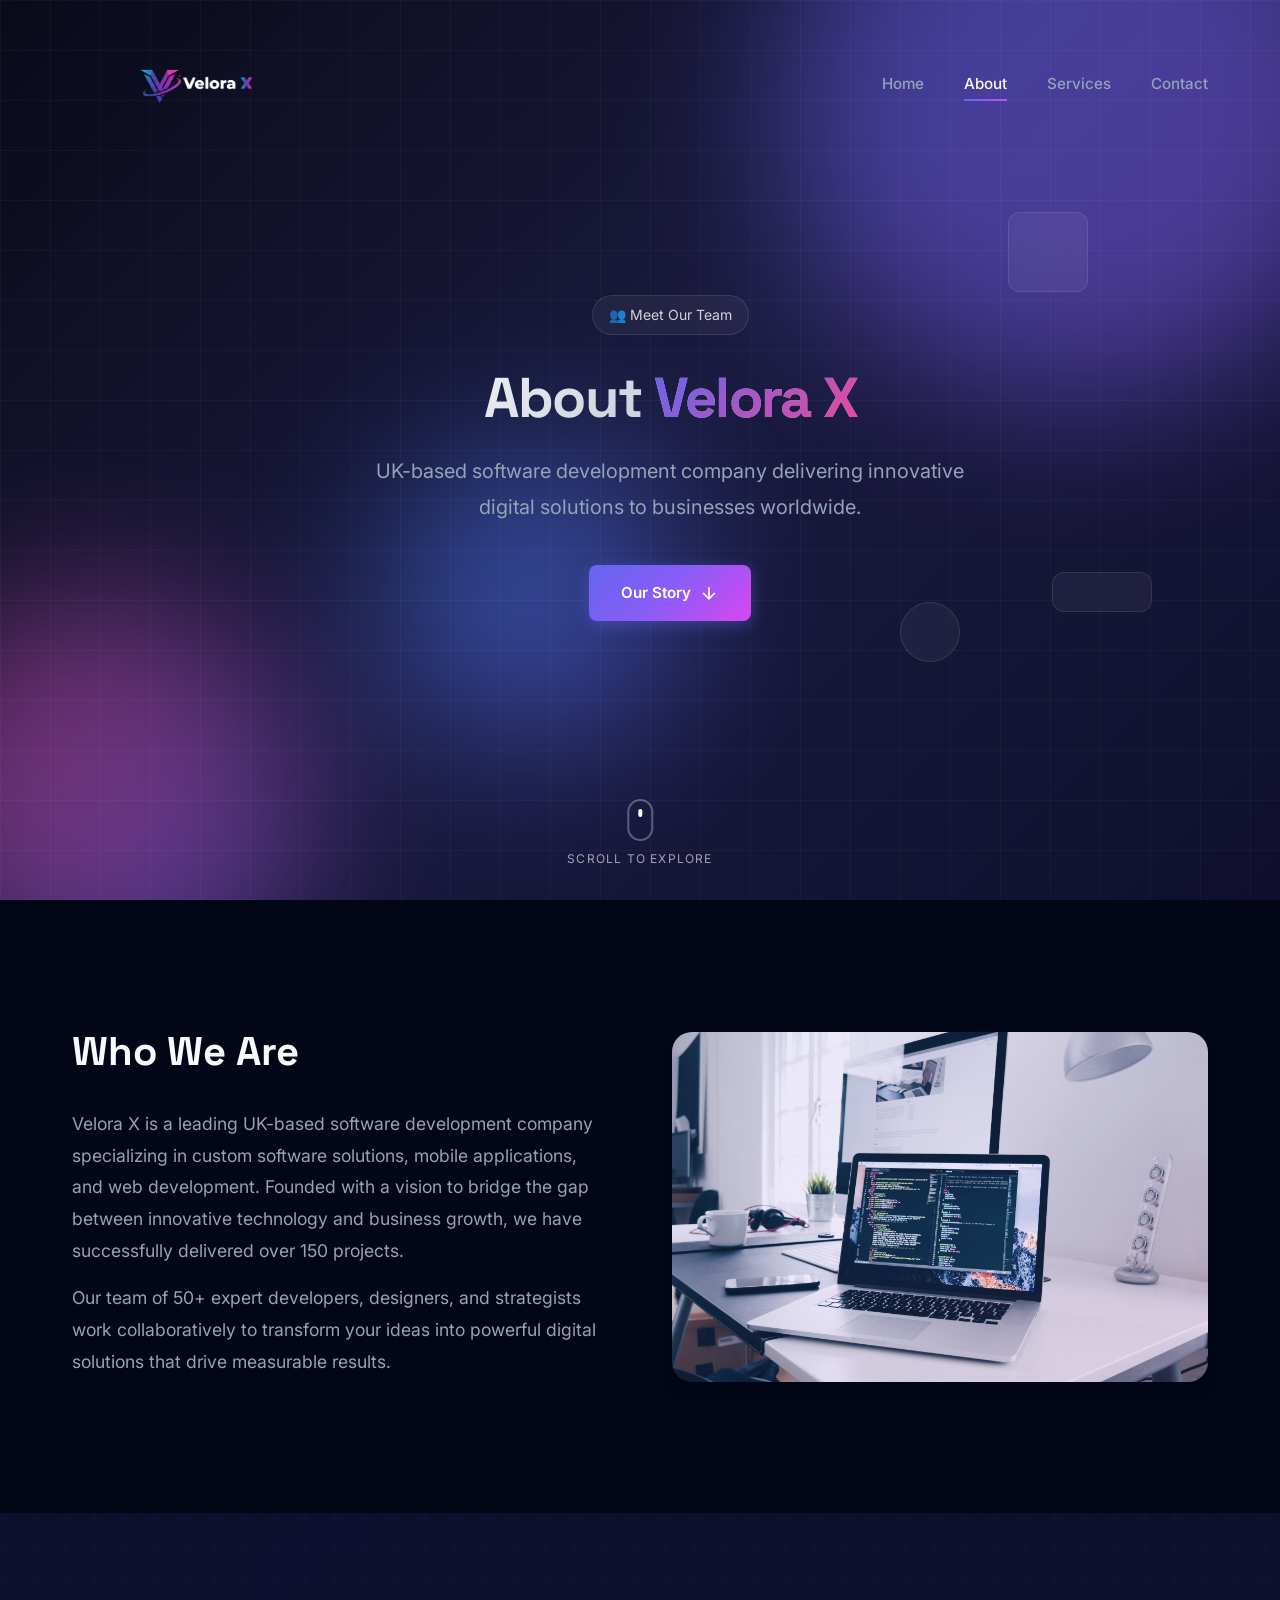
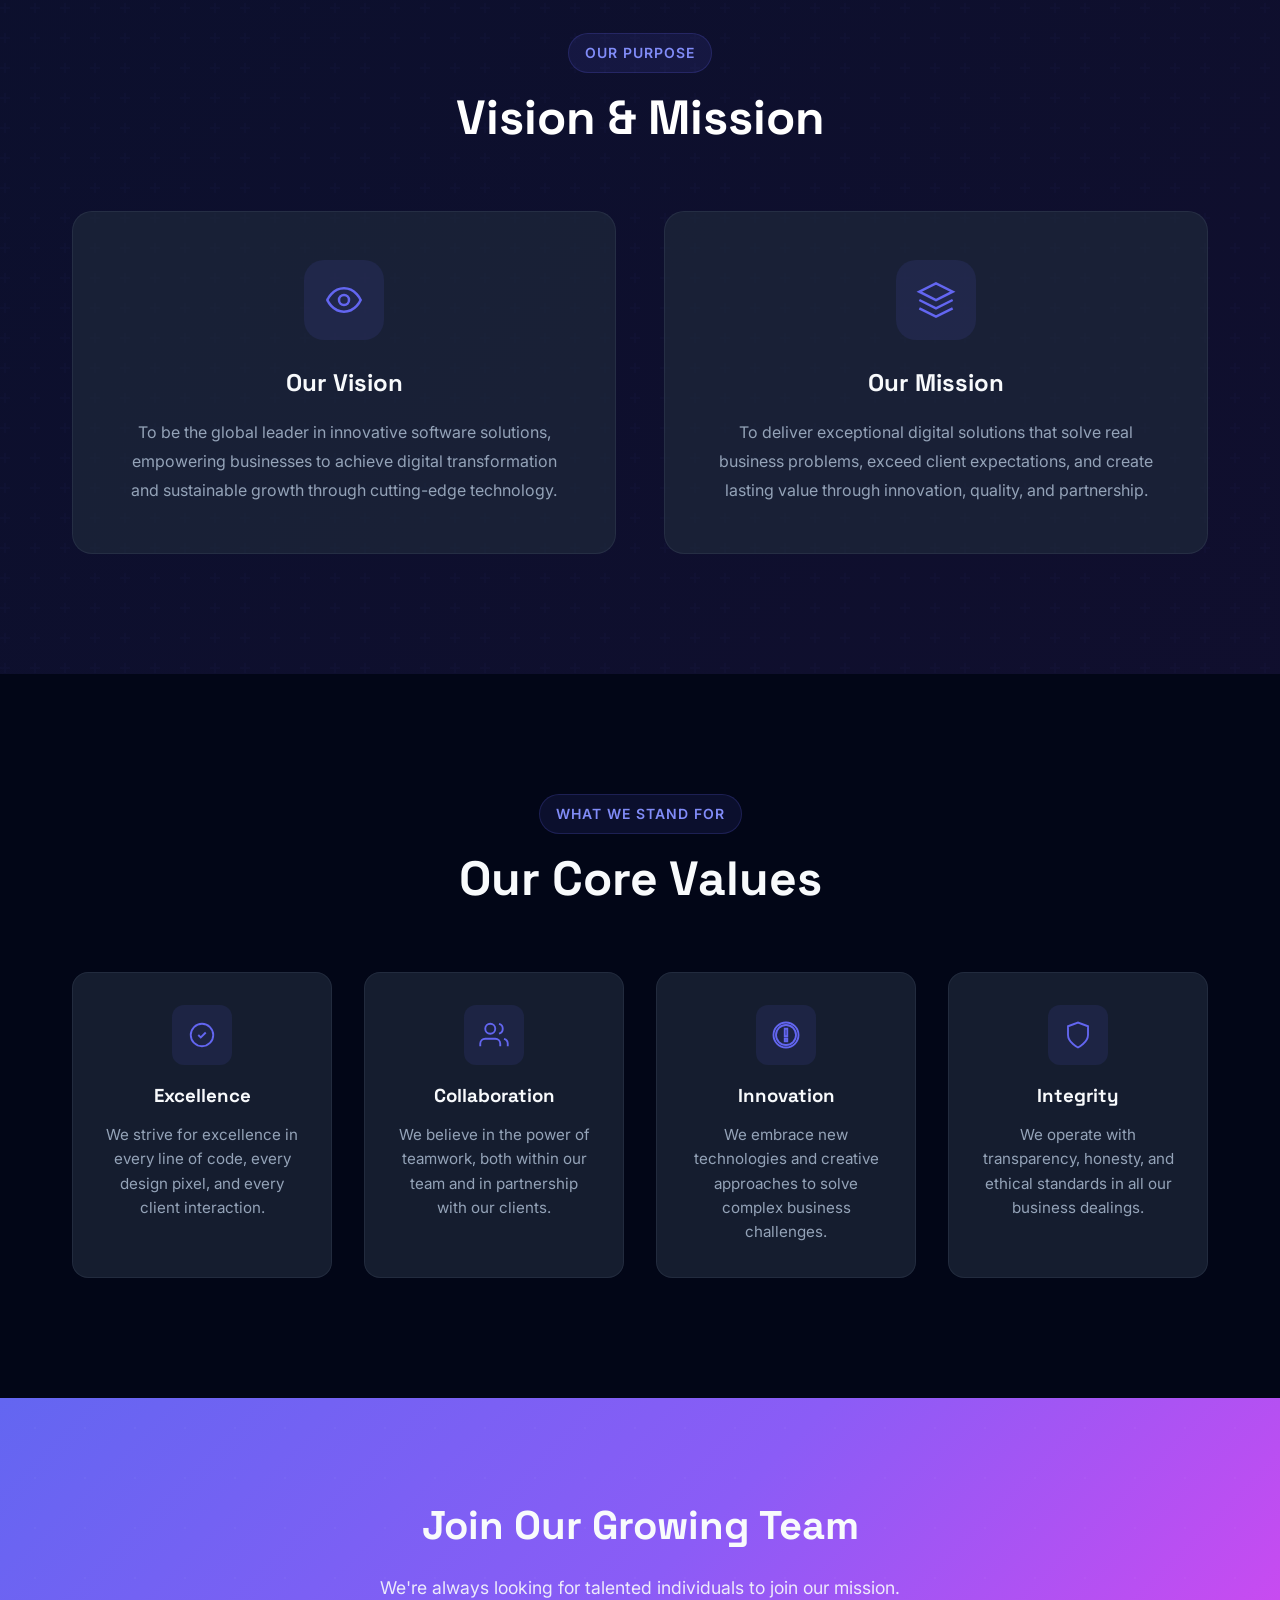
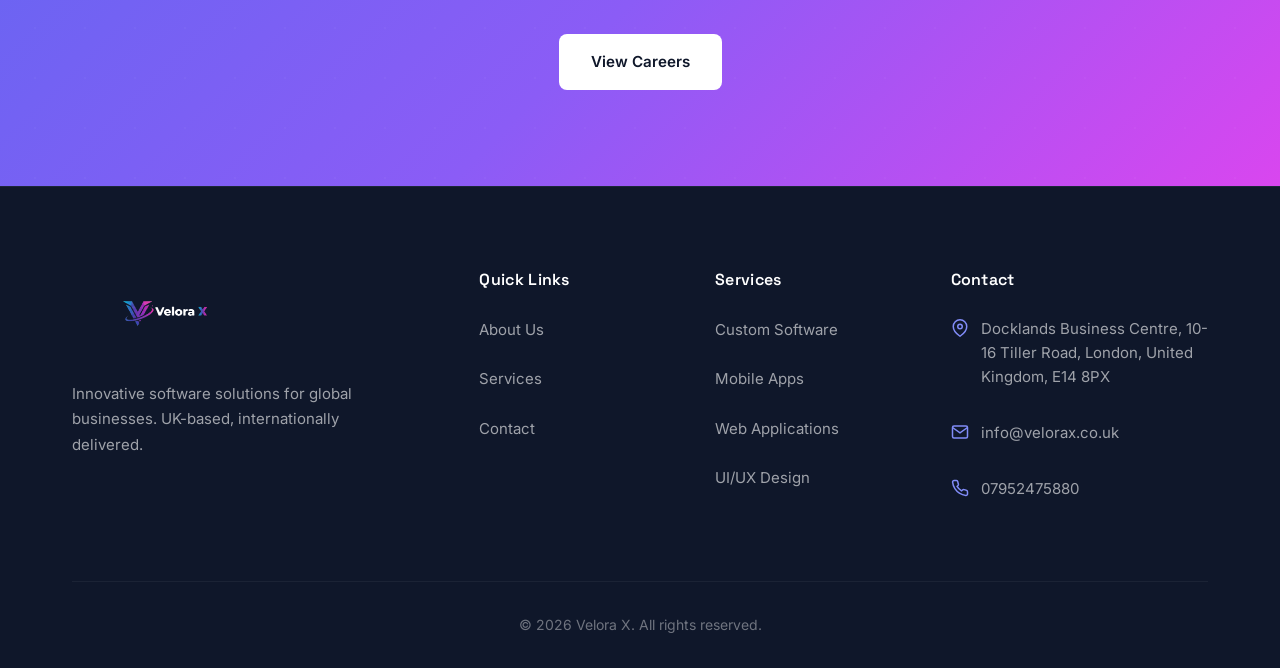
==== about.html @ 52ce202a "First Commit" ====
<!-- about.html -->
<!DOCTYPE html>
<html lang="en">

<head>
    <meta charset="UTF-8">
    <meta name="viewport" content="width=device-width, initial-scale=1.0">
    <meta name="description"
        content="About Velora X - UK-based software development company delivering innovative digital solutions globally.">
    <title>About Us | Velora X</title>
    <link rel="icon" type="image/png" sizes="30x30" href="images/favi.png">
    <link rel="preconnect" href="https://fonts.googleapis.com">
    <link rel="preconnect" href="https://fonts.gstatic.com" crossorigin>
    <link
        href="https://fonts.googleapis.com/css2?family=Inter:wght@300;400;500;600;700&family=Space+Grotesk:wght@400;500;600;700&display=swap"
        rel="stylesheet">
    <link rel="stylesheet" href="style.css">
</head>

<body>
    <!-- Loading Screen -->
    <div id="loader" class="loader">
        <div class="loader-content">
            <div class="loader-logo">
                <img src="images/V.png" alt="Velora X">
            </div>
            <div class="loader-bar"></div>
        </div>
    </div>

    <!-- Navigation -->
    <nav class="navbar" id="navbar">
        <div class="nav-container">
            <a href="index.html" class="logo">
                <img src="images/V.png" alt="Velora X" class="logo-img">
            </a>
            <button class="nav-toggle" id="navToggle" aria-label="Toggle navigation">
                <span></span>
                <span></span>
                <span></span>
            </button>
            <ul class="nav-menu" id="navMenu">
                <li><a href="index.html" class="nav-link">Home</a></li>
                <li><a href="about.html" class="nav-link active">About</a></li>
                <li><a href="services.html" class="nav-link">Services</a></li>
                <li><a href="contact.html" class="nav-link">Contact</a></li>
            </ul>
        </div>
    </nav>

    <!-- Enhanced Page Hero Section -->
    <section class="hero page-hero-enhanced">
        <!-- Animated gradient background -->
        <div class="hero-bg">
            <div class="gradient-orb orb-1"></div>
            <div class="gradient-orb orb-2"></div>
            <div class="gradient-orb orb-3"></div>
        </div>

        <!-- Grid pattern overlay -->
        <div class="hero-grid"></div>

        <!-- Floating elements -->
        <div class="floating-shapes">
            <div class="shape shape-1"></div>
            <div class="shape shape-2"></div>
            <div class="shape shape-3"></div>
        </div>

        <div class="hero-content">
            <div class="hero-badge animate-fade-up">
                <span>👥 Meet Our Team</span>
            </div>

            <h1 class="hero-title animate-fade-up">
                About <span class="gradient-text">Velora X</span>
            </h1>

            <p class="hero-subtitle animate-fade-up delay-1">
                UK-based software development company delivering innovative digital solutions
                to businesses worldwide.
            </p>

            <div class="hero-buttons animate-fade-up delay-2">
                <a href="#story" class="btn btn-primary btn-glow">
                    <span>Our Story</span>
                    <svg width="20" height="20" viewBox="0 0 24 24" fill="none" stroke="currentColor" stroke-width="2">
                        <path d="M12 5v14M5 12l7 7 7-7" />
                    </svg>
                </a>
                <!-- <a href="contact.html" class="btn btn-video">
                    <span class="play-icon">✉</span>
                    <span>Get in Touch</span>
                </a> -->
            </div>
        </div>

        <div class="hero-scroll">
            <div class="mouse">
                <div class="wheel"></div>
            </div>
            <span>Scroll to explore</span>
        </div>
    </section>

    <!-- About Content -->
    <section class="section" id="story">
        <div class="container">
            <div class="about-grid">
                <div class="about-content animate-on-scroll">
                    <h2>Who We Are</h2>
                    <p>Velora X is a leading UK-based software development company specializing in custom software
                        solutions, mobile applications, and web development. Founded with a vision to bridge the gap
                        between innovative technology and business growth, we have successfully delivered over 150
                        projects.</p>
                    <p>Our team of 50+ expert developers, designers, and strategists work collaboratively to transform
                        your ideas into powerful digital solutions that drive measurable results.</p>
                </div>
                <div class="about-image animate-on-scroll">
                    <div class="image-card">
                        <div class="image-placeholder"><img src="images/about.jpg" alt=""></div>
                    </div>
                </div>
            </div>
        </div>
    </section>

    <!-- Vision & Mission -->
    <section class="section why-choose">
        <div class="container">
            <div class="section-header light animate-on-scroll">
                <span class="section-tag">Our Purpose</span>
                <h2 class="section-title">Vision & Mission</h2>
            </div>
            <div class="vm-grid">
                <div class="vm-card animate-on-scroll">
                    <div class="vm-icon">
                        <svg viewBox="0 0 24 24" fill="none" stroke="currentColor" stroke-width="1.5">
                            <path d="M2 12s3-7 10-7 10 7 10 7-3 7-10 7-10-7-10-7Z" />
                            <circle cx="12" cy="12" r="3" />
                        </svg>
                    </div>
                    <h3>Our Vision</h3>
                    <p>To be the global leader in innovative software solutions, empowering businesses to achieve
                        digital transformation and sustainable growth through cutting-edge technology.</p>
                </div>
                <div class="vm-card animate-on-scroll">
                    <div class="vm-icon">
                        <svg viewBox="0 0 24 24" fill="none" stroke="currentColor" stroke-width="1.5">
                            <path d="M12 2L2 7l10 5 10-5-10-5zM2 17l10 5 10-5M2 12l10 5 10-5" />
                        </svg>
                    </div>
                    <h3>Our Mission</h3>
                    <p>To deliver exceptional digital solutions that solve real business problems, exceed client
                        expectations, and create lasting value through innovation, quality, and partnership.</p>
                </div>
            </div>
        </div>
    </section>

    <!-- Values -->
    <section class="section">
        <div class="container">
            <div class="section-header animate-on-scroll">
                <span class="section-tag">What We Stand For</span>
                <h2 class="section-title">Our Core Values</h2>
            </div>
            <div class="values-grid">
                <div class="value-card animate-on-scroll">
                    <div class="value-icon">
                        <svg viewBox="0 0 24 24" fill="none" stroke="currentColor" stroke-width="1.5">
                            <path d="M9 12l2 2 4-4m6 2a9 9 0 11-18 0 9 9 0 0118 0z" />
                        </svg>
                    </div>
                    <h3>Excellence</h3>
                    <p>We strive for excellence in every line of code, every design pixel, and every client interaction.
                    </p>
                </div>
                <div class="value-card animate-on-scroll">
                    <div class="value-icon">
                        <svg viewBox="0 0 24 24" fill="none" stroke="currentColor" stroke-width="1.5">
                            <path d="M17 21v-2a4 4 0 00-4-4H5a4 4 0 00-4 4v2" />
                            <circle cx="9" cy="7" r="4" />
                            <path d="M23 21v-2a4 4 0 00-3-3.87M16 3.13a4 4 0 010 7.75" />
                        </svg>
                    </div>
                    <h3>Collaboration</h3>
                    <p>We believe in the power of teamwork, both within our team and in partnership with our clients.
                    </p>
                </div>
                <div class="value-card animate-on-scroll">
                    <div class="value-icon">
                        <svg viewBox="0 0 24 24" fill="none" stroke="currentColor" stroke-width="1.5">
                            <path
                                d="M12 2a10 10 0 100 20 10 10 0 000-20zm0 18a8 8 0 110-16 8 8 0 010 16zm-1-13h2v6h-2zm0 8h2v2h-2z" />
                        </svg>
                    </div>
                    <h3>Innovation</h3>
                    <p>We embrace new technologies and creative approaches to solve complex business challenges.</p>
                </div>
                <div class="value-card animate-on-scroll">
                    <div class="value-icon">
                        <svg viewBox="0 0 24 24" fill="none" stroke="currentColor" stroke-width="1.5">
                            <path d="M12 22s8-4 8-10V5l-8-3-8 3v7c0 6 8 10 8 10z" />
                        </svg>
                    </div>
                    <h3>Integrity</h3>
                    <p>We operate with transparency, honesty, and ethical standards in all our business dealings.</p>
                </div>
            </div>
        </div>
    </section>

    

    <!-- CTA Banner -->
    <section class="cta-banner">
        <div class="container">
            <div class="cta-content animate-on-scroll">
                <h2>Join Our Growing Team</h2>
                <p>We're always looking for talented individuals to join our mission.</p>
                <a href="contact.html" class="btn btn-white">View Careers</a>
            </div>
        </div>
    </section>

    <!-- Footer -->
    <footer class="footer">
        <div class="container">
            <div class="footer-grid">
                <div class="footer-brand">
                    <a href="index.html" class="logo">
                        <div class="loader-logo">
                            <img src="images/V.png" alt="Velora X">
                        </div>
                        <!-- <span class="logo-text">Velora X</span> -->
                    </a>
                    <p>Innovative software solutions for global businesses. UK-based, internationally delivered.</p>
                </div>
                <div class="footer-links">
                    <h4>Quick Links</h4>
                    <ul>
                        <li><a href="about.html">About Us</a></li>
                        <li><a href="services.html">Services</a></li>
                        <li><a href="contact.html">Contact</a></li>
                    </ul>
                </div>
                <div class="footer-links">
                    <h4>Services</h4>
                    <ul>
                        <li><a href="services.html">Custom Software</a></li>
                        <li><a href="services.html">Mobile Apps</a></li>
                        <li><a href="services.html">Web Applications</a></li>
                        <li><a href="services.html">UI/UX Design</a></li>
                    </ul>
                </div>
                <div class="footer-contact">
                    <h4>Contact</h4>
                    <ul>
                        <li>
                            <svg viewBox="0 0 24 24" fill="none" stroke="currentColor" stroke-width="2">
                                <path d="M21 10c0 7-9 13-9 13s-9-6-9-13a9 9 0 0 1 18 0z" />
                                <circle cx="12" cy="10" r="3" />
                            </svg>
                            <span>Docklands Business Centre, 10-16 Tiller Road, London, United Kingdom, E14 8PX</span>
                        </li>
                        <li>
                            <svg viewBox="0 0 24 24" fill="none" stroke="currentColor" stroke-width="2">
                                <path d="M4 4h16c1.1 0 2 .9 2 2v12c0 1.1-.9 2-2 2H4c-1.1 0-2-.9-2-2V6c0-1.1.9-2 2-2z" />
                                <polyline points="22,6 12,13 2,6" />
                            </svg>
                            <span>info@velorax.co.uk</span>
                        </li>
                        <li>
                            <svg viewBox="0 0 24 24" fill="none" stroke="currentColor" stroke-width="2">
                                <path
                                    d="M22 16.92v3a2 2 0 0 1-2.18 2 19.79 19.79 0 0 1-8.63-3.07 19.5 19.5 0 0 1-6-6 19.79 19.79 0 0 1-3.07-8.67A2 2 0 0 1 4.11 2h3a2 2 0 0 1 2 1.72 12.84 12.84 0 0 0 .7 2.81 2 2 0 0 1-.45 2.11L8.09 9.91a16 16 0 0 0 6 6l1.27-1.27a2 2 0 0 1 2.11-.45 12.84 12.84 0 0 0 2.81.7A2 2 0 0 1 22 16.92z" />
                            </svg>
                            <span>07952475880</span>
                        </li>
                    </ul>
                </div>
            </div>
            <div class="footer-bottom">
                <p>&copy; 2026 Velora X. All rights reserved.</p>
            </div>
        </div>
    </footer>

    <!-- Back to Top Button -->
    <button class="back-to-top" id="backToTop" aria-label="Back to top">
        <svg viewBox="0 0 24 24" fill="none" stroke="currentColor" stroke-width="2">
            <path d="M18 15l-6-6-6 6" />
        </svg>
    </button>

    <script src="script.js"></script>
</body>

</html>
---- style.css ----
/* ============================================
   ENHANCED HERO SECTION - ADD TO EXISTING CSS
   ============================================ */

/* Base hero modifications */
.hero {
    min-height: 100vh;
    display: flex;
    align-items: center;
    position: relative;
    overflow: hidden;
    padding: 8rem 2rem 4rem;
    background: linear-gradient(135deg, #0a0a1a 0%, #1a1a3e 50%, #0f0f2d 100%);
}

/* Animated gradient orbs */
.hero-bg {
    position: absolute;
    top: 0;
    left: 0;
    width: 100%;
    height: 100%;
    overflow: hidden;
    z-index: 0;
}

.gradient-orb {
    position: absolute;
    border-radius: 50%;
    filter: blur(80px);
    opacity: 0.5;
    animation: float 20s infinite ease-in-out;
}

.orb-1 {
    width: 600px;
    height: 600px;
    background: linear-gradient(135deg, #6366f1, #8b5cf6);
    top: -200px;
    right: -100px;
    animation-delay: 0s;
}

.orb-2 {
    width: 400px;
    height: 400px;
    background: linear-gradient(135deg, #ec4899, #8b5cf6);
    bottom: -100px;
    left: -100px;
    animation-delay: -5s;
}

.orb-3 {
    width: 300px;
    height: 300px;
    background: linear-gradient(135deg, #3b82f6, #6366f1);
    top: 50%;
    left: 30%;
    animation-delay: -10s;
}

@keyframes float {

    0%,
    100% {
        transform: translate(0, 0) scale(1);
    }

    33% {
        transform: translate(30px, -30px) scale(1.1);
    }

    66% {
        transform: translate(-20px, 20px) scale(0.9);
    }
}

/* Grid pattern */
.hero-grid {
    position: absolute;
    top: 0;
    left: 0;
    width: 100%;
    height: 100%;
    background-image:
        linear-gradient(rgba(255, 255, 255, 0.03) 1px, transparent 1px),
        linear-gradient(90deg, rgba(255, 255, 255, 0.03) 1px, transparent 1px);
    background-size: 50px 50px;
    z-index: 1;
}

/* Floating shapes */
.floating-shapes {
    position: absolute;
    width: 100%;
    height: 100%;
    z-index: 2;
    pointer-events: none;
}

.shape {
    position: absolute;
    border-radius: 12px;
    background: rgba(255, 255, 255, 0.05);
    backdrop-filter: blur(10px);
    border: 1px solid rgba(255, 255, 255, 0.1);
}

.shape-1 {
    width: 80px;
    height: 80px;
    top: 20%;
    right: 15%;
    animation: rotate 15s infinite linear;
}

.shape-2 {
    width: 60px;
    height: 60px;
    bottom: 30%;
    right: 25%;
    border-radius: 50%;
    animation: pulse 4s infinite ease-in-out;
}

.shape-3 {
    width: 100px;
    height: 40px;
    top: 60%;
    right: 10%;
    animation: slide 10s infinite ease-in-out;
}

@keyframes rotate {
    from {
        transform: rotate(0deg);
    }

    to {
        transform: rotate(360deg);
    }
}

@keyframes pulse {

    0%,
    100% {
        transform: scale(1);
        opacity: 0.5;
    }

    50% {
        transform: scale(1.2);
        opacity: 1;
    }
}

@keyframes slide {

    0%,
    100% {
        transform: translateX(0);
    }

    50% {
        transform: translateX(30px);
    }
}

/* Hero content */
.hero-content {
    position: relative;
    z-index: 10;
    max-width: 800px;
    margin: 0 auto;
    text-align: center;
}

/* Badge */
.hero-badge {
    display: inline-flex;
    align-items: center;
    gap: 0.5rem;
    padding: 0.5rem 1rem;
    background: rgba(255, 255, 255, 0.05);
    border: 1px solid rgba(255, 255, 255, 0.1);
    border-radius: 50px;
    font-size: 0.875rem;
    color: rgba(255, 255, 255, 0.8);
    margin-bottom: 2rem;
    backdrop-filter: blur(10px);
}

/* Title with gradient */
.hero-title {
    font-family: var(--font-display);
    font-size: clamp(2.5rem, 6vw, 4.5rem);
    font-weight: 700;
    line-height: 1.1;
    margin-bottom: 1.5rem;
    color: white;
    letter-spacing: -0.03em;
}

.gradient-text {
    background: linear-gradient(135deg, #6366f1, #ec4899, #8b5cf6);
    -webkit-background-clip: text;
    -webkit-text-fill-color: transparent;
    background-clip: text;
    background-size: 200% 200%;
    animation: gradient-shift 5s ease infinite;
}

@keyframes gradient-shift {
    0% {
        background-position: 0% 50%;
    }

    50% {
        background-position: 100% 50%;
    }

    100% {
        background-position: 0% 50%;
    }
}

/* Subtitle */
.hero-subtitle {
    font-size: 1.25rem;
    color: rgba(255, 255, 255, 0.7);
    max-width: 600px;
    margin: 0 auto 2.5rem;
    line-height: 1.8;
}

/* Buttons */
.hero-buttons {
    display: flex;
    gap: 1rem;
    justify-content: center;
    flex-wrap: wrap;
    margin-bottom: 3rem;
}

.btn-glow {
    position: relative;
    box-shadow: 0 0 40px rgba(99, 102, 241, 0.4);
    animation: glow 2s infinite alternate;
}

@keyframes glow {
    from {
        box-shadow: 0 0 20px rgba(99, 102, 241, 0.4);
    }

    to {
        box-shadow: 0 0 40px rgba(99, 102, 241, 0.6), 0 0 60px rgba(236, 72, 153, 0.3);
    }
}

.btn-video {
    display: inline-flex;
    align-items: center;
    gap: 0.75rem;
    padding: 1rem 2rem;
    background: rgba(255, 255, 255, 0.05);
    border: 1px solid rgba(255, 255, 255, 0.2);
    border-radius: 12px;
    color: white;
    font-weight: 600;
    transition: all 0.4s ease;
}

.btn-video:hover {
    background: rgba(255, 255, 255, 0.1);
    border-color: rgba(255, 255, 255, 0.4);
}

.play-icon {
    width: 40px;
    height: 40px;
    background: white;
    color: #0a0a1a;
    border-radius: 50%;
    display: flex;
    align-items: center;
    justify-content: center;
    font-size: 0.875rem;
    padding-left: 3px;
}

/* Hero stats */
.hero-stats {
    display: flex;
    align-items: center;
    justify-content: center;
    gap: 2rem;
    flex-wrap: wrap;
}

.stat {
    text-align: center;
}

.stat-number {
    display: block;
    font-family: var(--font-display);
    font-size: 2rem;
    font-weight: 700;
    color: white;
    margin-bottom: 0.25rem;
}

.stat-label {
    font-size: 0.875rem;
    color: rgba(255, 255, 255, 0.6);
}

.stat-divider {
    width: 1px;
    height: 40px;
    background: rgba(255, 255, 255, 0.2);
}

/* Dashboard mockup */
.hero-visual {
    position: absolute;
    right: 5%;
    top: 50%;
    transform: translateY(-50%);
    width: 500px;
    height: 350px;
    z-index: 5;
    display: none;
}

.dashboard-mockup {
    width: 100%;
    height: 100%;
    background: rgba(255, 255, 255, 0.05);
    backdrop-filter: blur(20px);
    border-radius: 20px;
    border: 1px solid rgba(255, 255, 255, 0.1);
    overflow: hidden;
    box-shadow: 0 50px 100px rgba(0, 0, 0, 0.3);
    animation: float-mockup 6s infinite ease-in-out;
}

@keyframes float-mockup {

    0%,
    100% {
        transform: translateY(0) rotateY(-5deg);
    }

    50% {
        transform: translateY(-20px) rotateY(-5deg);
    }
}

.mockup-header {
    height: 40px;
    background: rgba(255, 255, 255, 0.05);
    display: flex;
    align-items: center;
    padding: 0 1rem;
    border-bottom: 1px solid rgba(255, 255, 255, 0.1);
}

.mockup-dots {
    display: flex;
    gap: 0.5rem;
}

.mockup-dots span {
    width: 12px;
    height: 12px;
    border-radius: 50%;
    background: rgba(255, 255, 255, 0.3);
}

.mockup-dots span:nth-child(1) {
    background: #ef4444;
}

.mockup-dots span:nth-child(2) {
    background: #f59e0b;
}

.mockup-dots span:nth-child(3) {
    background: #10b981;
}

.mockup-content {
    display: flex;
    height: calc(100% - 40px);
    padding: 1rem;
    gap: 1rem;
}

.mockup-sidebar {
    width: 80px;
    background: rgba(255, 255, 255, 0.05);
    border-radius: 8px;
}

.mockup-main {
    flex: 1;
    display: flex;
    flex-direction: column;
    gap: 1rem;
}

.mockup-chart {
    flex: 2;
    background: linear-gradient(135deg, rgba(99, 102, 241, 0.3), rgba(236, 72, 153, 0.3));
    border-radius: 8px;
    position: relative;
    overflow: hidden;
}

.mockup-chart::after {
    content: '';
    position: absolute;
    bottom: 0;
    left: 0;
    width: 100%;
    height: 60%;
    background: linear-gradient(to top, rgba(99, 102, 241, 0.5), transparent);
    clip-path: polygon(0 100%, 20% 60%, 40% 80%, 60% 40%, 80% 70%, 100% 50%, 100% 100%);
}

.mockup-stats {
    flex: 1;
    display: flex;
    gap: 1rem;
}

.mockup-stats::before,
.mockup-stats::after {
    content: '';
    flex: 1;
    background: rgba(255, 255, 255, 0.05);
    border-radius: 8px;
}

/* Enhanced scroll indicator */
.hero-scroll {
    position: absolute;
    bottom: 2rem;
    left: 50%;
    transform: translateX(-50%);
    z-index: 10;
    display: flex;
    flex-direction: column;
    align-items: center;
    gap: 0.5rem;
    color: rgba(255, 255, 255, 0.6);
    font-size: 0.75rem;
    text-transform: uppercase;
    letter-spacing: 0.1em;
}

.mouse {
    width: 26px;
    height: 42px;
    border: 2px solid rgba(255, 255, 255, 0.3);
    border-radius: 13px;
    position: relative;
}

.wheel {
    width: 4px;
    height: 8px;
    background: white;
    border-radius: 2px;
    position: absolute;
    top: 8px;
    left: 50%;
    transform: translateX(-50%);
    animation: scroll 2s infinite;
}

@keyframes scroll {
    0% {
        top: 8px;
        opacity: 1;
    }

    100% {
        top: 24px;
        opacity: 0;
    }
}

/* Page hero enhanced (for inner pages) */
.page-hero-enhanced {
    min-height: 70vh;
    padding: 8rem 2rem 4rem;
}

.page-hero-enhanced .hero-title {
    font-size: clamp(2rem, 5vw, 3.5rem);
}

.page-hero-enhanced .hero-content {
    max-width: 700px;
}

/* Responsive */
@media (min-width: 1200px) {
    .hero-visual {
        display: block;
    }

    .hero-content {
        margin: 0;
        text-align: left;
        padding-left: 5%;
    }

    .hero-buttons {
        justify-content: flex-start;
    }

    .hero-stats {
        justify-content: flex-start;
    }
}

@media (max-width: 768px) {
    .hero-title {
        font-size: 2.25rem;
    }

    .hero-stats {
        gap: 1rem;
    }

    .stat-divider {
        display: none;
    }

    .stat {
        flex: 1;
        min-width: 100px;
    }

    .page-hero-enhanced {
        min-height: 60vh;
    }
}

/* Delay classes for animations */
.delay-3 {
    animation-delay: 0.6s;
}

/* Ensure old hero styles don't conflict */
.hero-particles,
.hero-gradient {
    display: none;
}

.scroll-indicator {
    display: none;
}
/* css/style.css */

/* ================================
   CSS Variables & Reset
   ================================ */
:root {
    /* Colors */
    --color-primary: #0f172a;
    --color-secondary: #1e293b;
    --color-accent: #6366f1;
    --color-accent-light: #818cf8;
    --color-accent-dark: #4f46e5;
    --color-text: #f8fafc;
    --color-text-muted: #94a3b8;
    --color-bg: #020617;
    --color-card: rgba(30, 41, 59, 0.7);
    --color-border: rgba(148, 163, 184, 0.1);

    /* Gradients */
    --gradient-primary: linear-gradient(135deg, #6366f1 0%, #8b5cf6 50%, #d946ef 100%);
    --gradient-dark: linear-gradient(135deg, #0f172a 0%, #1e293b 100%);
    --gradient-hero: radial-gradient(ellipse at top, rgba(99, 102, 241, 0.15) 0%, transparent 50%);

    /* Typography */
    --font-primary: 'Inter', -apple-system, BlinkMacSystemFont, sans-serif;
    --font-display: 'Space Grotesk', sans-serif;

    /* Spacing */
    --section-padding: 120px;
    --container-width: 1200px;

    /* Transitions */
    --transition-fast: 0.2s ease;
    --transition-base: 0.3s ease;
    --transition-slow: 0.5s ease;

    /* Shadows */
    --shadow-sm: 0 1px 2px 0 rgba(0, 0, 0, 0.05);
    --shadow-md: 0 4px 6px -1px rgba(0, 0, 0, 0.1);
    --shadow-lg: 0 10px 15px -3px rgba(0, 0, 0, 0.1);
    --shadow-glow: 0 0 40px rgba(99, 102, 241, 0.3);
}

/* Reset */
*,
*::before,
*::after {
    margin: 0;
    padding: 0;
    box-sizing: border-box;
}

html {
    scroll-behavior: smooth;
    font-size: 16px;
}

body {
    font-family: var(--font-primary);
    background-color: var(--color-bg);
    color: var(--color-text);
    line-height: 1.6;
    overflow-x: hidden;
}

a {
    text-decoration: none;
    color: inherit;
    transition: var(--transition-base);
}

ul {
    list-style: none;
}

img {
    max-width: 100%;
    height: auto;
    display: block;
}

/* ================================
   Loader
   ================================ */
.loader {
    position: fixed;
    top: 0;
    left: 0;
    width: 100%;
    height: 100%;
    background: var(--color-bg);
    display: flex;
    align-items: center;
    justify-content: center;
    z-index: 9999;
    transition: opacity 0.8s cubic-bezier(0.22, 1, 0.36, 1),
        visibility 0.8s cubic-bezier(0.22, 1, 0.36, 1);
}

.loader.hidden {
    opacity: 0;
    visibility: hidden;
}

.loader-content {
    display: flex;
    flex-direction: column;
    align-items: center;
    justify-content: center;
    text-align: center;
}

.loader-logo {
    font-family: var(--font-display);
    font-size: 4.5rem;
    font-weight: 700;
    color: var(--color-primary);
    letter-spacing: -0.02em;
    margin-bottom: var(--space-md);
    animation: fadePulse 3s infinite;
    text-align: center;
    display: flex;
    align-items: center;
    justify-content: center;
}

.loader-bar {
    width: 160px;
    height: 2px;
    background: var(--color-border);
    border-radius: 1px;
    overflow: hidden;
    position: relative;
    margin: 0 auto;
    /* Center the bar */
}

.loader-bar::after {
    content: '';
    position: absolute;
    top: 0;
    left: 0;
    height: 100%;
    width: 40%;
    background: var(--gradient-primary);
    animation: loading 1.5s infinite ease-in-out;
}

@keyframes loading {
    0% {
        left: -40%;
    }

    100% {
        left: 100%;
    }
}

@keyframes pulse {

    0%,
    100% {
        opacity: 1;
    }

    50% {
        opacity: 0.5;
    }
}

/* ============================================
   LOGO STYLES - Image Based
   ============================================ */

.logo {
    display: flex;
    align-items: center;
    gap: 0.5rem;
    height: 100%;
    text-decoration: none;
}

.logo-img {
    height: 120px;
    /* Adjust based on your logo */
    width: 100%;
    display: block;
    margin: 0;
    transition: transform 0.3s ease;
}

.logo:hover .logo-img {
    transform: scale(1.05);
}

.logo-text {
    font-family: var(--font-display);
    font-size: 1.5rem;
    font-weight: 700;
    color: var(--color-text);
    letter-spacing: -0.02em;
}

/* Mobile logo size */
@media (max-width: 768px) {
    .logo-img {
        height: 72px;
        /* Smaller on mobile */
    }

    .logo-text {
        font-size: 1.25rem;
    }
}

/* ============================================
   FOOTER CONTACT CENTER ALIGNMENT - MOBILE
   ============================================ */

@media (max-width: 768px) {

    /* Center the entire footer grid */
    .footer-grid {
        grid-template-columns: 1fr;
        text-align: center;
        gap: 2.5rem;
    }

    /* Center all footer sections */
    .footer-brand,
    .footer-links,
    .footer-contact {
        text-align: center;
        display: flex;
        flex-direction: column;
        align-items: center;
    }

    /* Center contact items with proper alignment */
    .footer-contact ul {
        display: flex;
        flex-direction: column;
        align-items: center;
        gap: 1rem;
        padding: 0;
        margin: 0 auto;
    }

    .footer-contact ul li {
        display: flex;
        align-items: center;
        justify-content: center;
        gap: 0.75rem;
        text-align: left;
        max-width: 280px;
    }

    .footer-contact svg {
        width: 20px;
        height: 20px;
        flex-shrink: 0;
        margin-top: 0;
    }

    .footer-contact span {
        line-height: 1.5;
        text-align: left;
    }
}

@media (max-width: 480px) {
    .footer-contact ul li {
        gap: 0.625rem;
        max-width: 260px;
    }

    .footer-contact svg {
        width: 18px;
        height: 18px;
    }

    .footer-contact span {
        font-size: 0.875rem;
    }
}

/* Hide old V icon styles (if still in CSS) */
.logo-icon {
    display: none;
}

.loader-logo img {
    height: 90px;
    width: auto;
    animation: pulse 2s infinite;
}
/* ============================================
   COPY BUTTON STYLES
   ============================================ */

.copy-btn {
    display: inline-flex;
    align-items: center;
    gap: 0.375rem;
    padding: 0.375rem 0.75rem;
    background: transparent;
    border: 1px solid var(--color-border);
    border-radius: 6px;
    color: var(--color-text-muted);
    font-size: 0.8125rem;
    font-weight: 500;
    cursor: pointer;
    transition: all 0.3s ease;
    white-space: nowrap;
}

.copy-btn:hover {
    background: var(--color-accent);
    border-color: var(--color-accent);
    color: white;
}

.copy-btn svg {
    width: 14px;
    height: 14px;
}

.copy-btn.copied {
    background: #10b981;
    border-color: #10b981;
    color: white;
}

/* Toast Notification */
.toast {
    position: fixed;
    bottom: 2rem;
    left: 50%;
    transform: translateX(-50%) translateY(100px);
    background: var(--color-primary);
    color: white;
    padding: 0.875rem 1.5rem;
    border-radius: 8px;
    font-size: 0.9375rem;
    font-weight: 500;
    box-shadow: 0 10px 30px rgba(0, 0, 0, 0.2);
    opacity: 0;
    visibility: hidden;
    transition: all 0.4s cubic-bezier(0.22, 1, 0.36, 1);
    z-index: 9999;
}

.toast.show {
    transform: translateX(-50%) translateY(0);
    opacity: 1;
    visibility: visible;
}
/* ================================
   Navigation
   ================================ */
.navbar {
    position: fixed;
    top: 0;
    left: 0;
    width: 100%;
    z-index: 1000;
    padding: 1.5rem 0;
    transition: var(--transition-base);
    background: transparent;
}

.navbar.scrolled {
    padding: 0.5rem 0;
    background: rgba(15, 23, 42, 0.9);
    backdrop-filter: blur(20px);
    border-bottom: 1px solid var(--color-border);
}

.nav-container {
    max-width: var(--container-width);
    margin: 0 auto;
    padding: 0 2rem;
    display: flex;
    align-items: center;
    justify-content: space-between;
}

.logo {
    display: flex;
    align-items: center;
    gap: 0.75rem;
    font-family: var(--font-display);
    font-size: 1.5rem;
    font-weight: 700;
}

.logo-icon {
    width: 40px;
    height: 40px;
    background: var(--gradient-primary);
    border-radius: 10px;
    display: flex;
    align-items: center;
    justify-content: center;
    color: white;
    font-size: 1.25rem;
}

.nav-menu {
    display: flex;
    align-items: center;
    gap: 2.5rem;
}

.nav-link {
    font-size: 0.95rem;
    font-weight: 500;
    color: var(--color-text-muted);
    position: relative;
    padding: 0.5rem 0;
}

.nav-link::after {
    content: '';
    position: absolute;
    bottom: 0;
    left: 0;
    width: 0;
    height: 2px;
    background: var(--gradient-primary);
    transition: var(--transition-base);
}

.nav-link:hover,
.nav-link.active {
    color: var(--color-text);
}

.nav-link:hover::after,
.nav-link.active::after {
    width: 100%;
}

.nav-toggle {
    display: none;
    flex-direction: column;
    gap: 5px;
    background: none;
    border: none;
    cursor: pointer;
    padding: 0.5rem;
}

.nav-toggle span {
    width: 25px;
    height: 2px;
    background: var(--color-text);
    transition: var(--transition-base);
}

/* ================================
   Hero Section
   ================================ */
.hero {
    min-height: 100vh;
    display: flex;
    align-items: center;
    justify-content: center;
    position: relative;
    overflow: hidden;
    padding: 8rem 2rem 4rem;
}

.hero-particles {
    position: absolute;
    top: 0;
    left: 0;
    width: 100%;
    height: 100%;
    overflow: hidden;
    z-index: 0;
}

.particle {
    position: absolute;
    width: 4px;
    height: 4px;
    background: var(--color-accent);
    border-radius: 50%;
    opacity: 0.3;
    animation: float 20s infinite linear;
}

@keyframes float {
    from {
        transform: translateY(100vh) translateX(0);
    }

    to {
        transform: translateY(-100vh) translateX(100px);
    }
}

.hero-gradient {
    position: absolute;
    top: 0;
    left: 0;
    width: 100%;
    height: 100%;
    background: var(--gradient-hero);
    z-index: 1;
}

.hero-content {
    position: relative;
    z-index: 2;
    max-width: 900px;
    text-align: center;
}

.hero-title {
    font-family: var(--font-display);
    font-size: clamp(2.5rem, 6vw, 4.5rem);
    font-weight: 700;
    line-height: 1.1;
    margin-bottom: 1.5rem;
    background: linear-gradient(135deg, #fff 0%, #94a3b8 100%);
    -webkit-background-clip: text;
    -webkit-text-fill-color: transparent;
    background-clip: text;
}

.hero-subtitle {
    font-size: 1.25rem;
    color: var(--color-text-muted);
    max-width: 600px;
    margin: 0 auto 2.5rem;
    line-height: 1.8;
}

.hero-buttons {
    display: flex;
    gap: 1rem;
    justify-content: center;
    flex-wrap: wrap;
}

.hero-scroll {
    position: absolute;
    bottom: 2rem;
    left: 50%;
    transform: translateX(-50%);
    z-index: 2;
}

.scroll-indicator {
    width: 30px;
    height: 50px;
    border: 2px solid var(--color-text-muted);
    border-radius: 15px;
    position: relative;
}

.scroll-indicator::before {
    content: '';
    position: absolute;
    top: 8px;
    left: 50%;
    transform: translateX(-50%);
    width: 6px;
    height: 6px;
    background: var(--color-accent);
    border-radius: 50%;
    animation: scrollBounce 2s infinite;
}

@keyframes scrollBounce {

    0%,
    100% {
        top: 8px;
        opacity: 1;
    }

    50% {
        top: 20px;
        opacity: 0.3;
    }
}

/* ================================
   Buttons
   ================================ */
.btn {
    display: inline-flex;
    align-items: center;
    gap: 0.5rem;
    padding: 1rem 2rem;
    border-radius: 8px;
    font-weight: 600;
    font-size: 0.95rem;
    transition: var(--transition-base);
    cursor: pointer;
    border: none;
    position: relative;
    overflow: hidden;
}

.btn-primary {
    background: var(--gradient-primary);
    color: white;
    box-shadow: 0 4px 15px rgba(99, 102, 241, 0.4);
}

.btn-primary:hover {
    transform: translateY(-2px);
    box-shadow: 0 6px 20px rgba(99, 102, 241, 0.6);
}

.btn-secondary {
    background: transparent;
    color: var(--color-text);
    border: 1px solid var(--color-border);
}

.btn-secondary:hover {
    background: rgba(255, 255, 255, 0.05);
    border-color: var(--color-accent);
}

.btn-white {
    background: white;
    color: var(--color-primary);
}

.btn-white:hover {
    transform: translateY(-2px);
    box-shadow: 0 4px 15px rgba(0, 0, 0, 0.2);
}

.btn-outline {
    background: transparent;
    border: 1px solid var(--color-accent);
    color: var(--color-accent);
}

.btn-outline:hover {
    background: var(--color-accent);
    color: white;
}

.btn-full {
    width: 100%;
    justify-content: center;
}

/* Ripple Effect */
.btn::before {
    content: '';
    position: absolute;
    top: 50%;
    left: 50%;
    width: 0;
    height: 0;
    border-radius: 50%;
    background: rgba(255, 255, 255, 0.3);
    transform: translate(-50%, -50%);
    transition: width 0.6s, height 0.6s;
}

.btn:active::before {
    width: 300px;
    height: 300px;
}

/* ================================
   Section Styles
   ================================ */
.section {
    padding: var(--section-padding) 0;
    position: relative;
}

.container {
    max-width: var(--container-width);
    margin: 0 auto;
    padding: 0 2rem;
}

.section-header {
    text-align: center;
    max-width: 600px;
    margin: 0 auto 4rem;
}

.section-header.light {
    color: white;
}

.section-tag {
    display: inline-block;
    padding: 0.5rem 1rem;
    background: rgba(99, 102, 241, 0.1);
    border: 1px solid rgba(99, 102, 241, 0.2);
    border-radius: 20px;
    color: var(--color-accent-light);
    font-size: 0.875rem;
    font-weight: 600;
    text-transform: uppercase;
    letter-spacing: 1px;
    margin-bottom: 1rem;
}

.section-title {
    font-family: var(--font-display);
    font-size: clamp(2rem, 4vw, 3rem);
    font-weight: 700;
    margin-bottom: 1rem;
    line-height: 1.2;
}

.section-desc {
    color: var(--color-text-muted);
    font-size: 1.1rem;
}

/* ================================
   Services Preview
   ================================ */
.services-grid {
    display: grid;
    grid-template-columns: repeat(auto-fit, minmax(280px, 1fr));
    gap: 2rem;
}

.service-card {
    background: var(--color-card);
    border: 1px solid var(--color-border);
    border-radius: 16px;
    padding: 2.5rem;
    transition: var(--transition-base);
    position: relative;
    overflow: hidden;
}

.service-card::before {
    content: '';
    position: absolute;
    top: 0;
    left: 0;
    width: 100%;
    height: 100%;
    background: var(--gradient-primary);
    opacity: 0;
    transition: var(--transition-base);
    z-index: 0;
}

.service-card:hover {
    transform: translateY(-5px);
    border-color: var(--color-accent);
    box-shadow: var(--shadow-glow);
}

.service-card:hover::before {
    opacity: 0.05;
}

.service-icon {
    width: 60px;
    height: 60px;
    background: rgba(99, 102, 241, 0.1);
    border-radius: 12px;
    display: flex;
    align-items: center;
    justify-content: center;
    margin-bottom: 1.5rem;
    position: relative;
    z-index: 1;
}

.service-icon svg {
    width: 30px;
    height: 30px;
    color: var(--color-accent);
}

.service-card h3 {
    font-family: var(--font-display);
    font-size: 1.25rem;
    margin-bottom: 0.75rem;
    position: relative;
    z-index: 1;
}

.service-card p {
    color: var(--color-text-muted);
    font-size: 0.95rem;
    margin-bottom: 1.5rem;
    position: relative;
    z-index: 1;
}

.service-link {
    color: var(--color-accent);
    font-weight: 600;
    display: inline-flex;
    align-items: center;
    gap: 0.25rem;
    position: relative;
    z-index: 1;
}

.service-link:hover {
    gap: 0.5rem;
}

/* ================================
   Why Choose Us
   ================================ */
.why-choose {
    background: linear-gradient(135deg, rgba(99, 102, 241, 0.1) 0%, rgba(139, 92, 246, 0.1) 100%);
    position: relative;
}

.why-choose::before {
    content: '';
    position: absolute;
    top: 0;
    left: 0;
    width: 100%;
    height: 100%;
    background: url("data:image/svg+xml,%3Csvg width='60' height='60' viewBox='0 0 60 60' xmlns='http://www.w3.org/2000/svg'%3E%3Cg fill='none' fill-rule='evenodd'%3E%3Cg fill='%236366f1' fill-opacity='0.05'%3E%3Cpath d='M36 34v-4h-2v4h-4v2h4v4h2v-4h4v-2h-4zm0-30V0h-2v4h-4v2h4v4h2V6h4V4h-4zM6 34v-4H4v4H0v2h4v4h2v-4h4v-2H6zM6 4V0H4v4H0v2h4v4h2V6h4V4H6z'/%3E%3C/g%3E%3C/g%3E%3C/svg%3E");
    opacity: 0.5;
}

.features-grid {
    display: grid;
    grid-template-columns: repeat(auto-fit, minmax(250px, 1fr));
    gap: 3rem;
    position: relative;
    z-index: 1;
}

.feature-item {
    text-align: center;
}

.feature-number {
    font-family: var(--font-display);
    font-size: 4rem;
    font-weight: 700;
    color: transparent;
    -webkit-text-stroke: 1px var(--color-accent);
    margin-bottom: 1rem;
    line-height: 1;
}

.feature-item h3 {
    font-family: var(--font-display);
    font-size: 1.5rem;
    margin-bottom: 0.75rem;
}

.feature-item p {
    color: var(--color-text-muted);
}

/* ================================
   Stats Section
   ================================ */
.stats {
    background: var(--color-primary);
    padding: 6rem 0;
}

.stats-grid {
    display: grid;
    grid-template-columns: repeat(auto-fit, minmax(200px, 1fr));
    gap: 3rem;
    text-align: center;
}

.stat-item {
    position: relative;
}

.stat-number {
    font-family: var(--font-display);
    font-size: 3.5rem;
    font-weight: 700;
    background: var(--gradient-primary);
    -webkit-background-clip: text;
    -webkit-text-fill-color: transparent;
    background-clip: text;
    margin-bottom: 0.5rem;
}

.stat-label {
    color: var(--color-text-muted);
    font-size: 1rem;
    text-transform: uppercase;
    letter-spacing: 1px;
}

/* ================================
   Testimonials
   ================================ */
.testimonial-slider {
    position: relative;
    max-width: 800px;
    margin: 0 auto;
}

.testimonial-track {
    position: relative;
    overflow: hidden;
    min-height: 300px;
}

.testimonial-card {
    position: absolute;
    width: 100%;
    opacity: 0;
    transform: translateX(50px);
    transition: all 0.5s ease;
    pointer-events: none;
}

.testimonial-card.active {
    opacity: 1;
    transform: translateX(0);
    pointer-events: all;
    position: relative;
}

.testimonial-content {
    background: var(--color-card);
    border: 1px solid var(--color-border);
    border-radius: 20px;
    padding: 3rem;
    text-align: center;
}

.quote-icon {
    width: 40px;
    height: 40px;
    color: var(--color-accent);
    margin-bottom: 1.5rem;
    opacity: 0.5;
}

.testimonial-content p {
    font-size: 1.25rem;
    line-height: 1.8;
    margin-bottom: 2rem;
    font-style: italic;
}

.testimonial-author h4 {
    font-family: var(--font-display);
    font-size: 1.1rem;
    margin-bottom: 0.25rem;
}

.testimonial-author span {
    color: var(--color-text-muted);
    font-size: 0.9rem;
}

.testimonial-controls {
    display: flex;
    align-items: center;
    justify-content: center;
    gap: 2rem;
    margin-top: 2rem;
}

.testimonial-btn {
    width: 50px;
    height: 50px;
    border-radius: 50%;
    border: 1px solid var(--color-border);
    background: transparent;
    color: var(--color-text);
    cursor: pointer;
    display: flex;
    align-items: center;
    justify-content: center;
    transition: var(--transition-base);
}

.testimonial-btn:hover {
    background: var(--color-accent);
    border-color: var(--color-accent);
    transform: scale(1.1);
}

.testimonial-btn svg {
    width: 20px;
    height: 20px;
}

.testimonial-dots {
    display: flex;
    gap: 0.5rem;
}

.dot {
    width: 10px;
    height: 10px;
    border-radius: 50%;
    background: var(--color-border);
    cursor: pointer;
    transition: var(--transition-base);
}

.dot.active {
    background: var(--color-accent);
    width: 30px;
    border-radius: 5px;
}

/* ================================
   CTA Banner
   ================================ */
.cta-banner {
    background: var(--gradient-primary);
    padding: 6rem 0;
    text-align: center;
    position: relative;
    overflow: hidden;
}

.cta-banner::before {
    content: '';
    position: absolute;
    top: -50%;
    left: -50%;
    width: 200%;
    height: 200%;
    background: radial-gradient(circle, rgba(255, 255, 255, 0.1) 1px, transparent 1px);
    background-size: 50px 50px;
    opacity: 0.3;
}

.cta-content {
    position: relative;
    z-index: 1;
}

.cta-content h2 {
    font-family: var(--font-display);
    font-size: 2.5rem;
    margin-bottom: 1rem;
}

.cta-content p {
    font-size: 1.1rem;
    opacity: 0.9;
    margin-bottom: 2rem;
}

/* ================================
   Footer
   ================================ */
.footer {
    background: var(--color-primary);
    padding: 5rem 0 2rem;
    border-top: 1px solid var(--color-border);
}

.footer-grid {
    display: grid;
    grid-template-columns: 2fr 1fr 1fr 1.5fr;
    gap: 4rem;
    margin-bottom: 4rem;
}

.footer-brand p {
    color: var(--color-text-muted);
    margin: 1.5rem 0;
    max-width: 300px;
}

.social-links {
    display: flex;
    gap: 1rem;
}

.social-links a {
    width: 40px;
    height: 40px;
    border-radius: 8px;
    background: var(--color-secondary);
    display: flex;
    align-items: center;
    justify-content: center;
    transition: var(--transition-base);
}

.social-links a:hover {
    background: var(--color-accent);
    transform: translateY(-3px);
}

.social-links svg {
    width: 20px;
    height: 20px;
}

.footer-links h4,
.footer-contact h4 {
    font-family: var(--font-display);
    font-size: 1.1rem;
    margin-bottom: 1.5rem;
    color: var(--color-text);
}

.footer-links ul li {
    margin-bottom: 0.75rem;
}

.footer-links a {
    color: var(--color-text-muted);
    transition: var(--transition-base);
}

.footer-links a:hover {
    color: var(--color-accent);
    padding-left: 5px;
}

.footer-contact ul li {
    display: flex;
    align-items: flex-start;
    gap: 1rem;
    margin-bottom: 1rem;
    color: var(--color-text-muted);
}

.footer-contact svg {
    width: 20px;
    height: 20px;
    color: var(--color-accent);
    flex-shrink: 0;
    margin-top: 3px;
}

.footer-bottom {
    padding-top: 2rem;
    border-top: 1px solid var(--color-border);
    text-align: center;
    color: var(--color-text-muted);
    font-size: 0.9rem;
}

/* ================================
   Back to Top Button
   ================================ */
.back-to-top {
    position: fixed;
    bottom: 2rem;
    right: 2rem;
    width: 50px;
    height: 50px;
    border-radius: 50%;
    background: var(--color-accent);
    color: white;
    border: none;
    cursor: pointer;
    display: flex;
    align-items: center;
    justify-content: center;
    opacity: 0;
    visibility: hidden;
    transform: translateY(20px);
    transition: var(--transition-base);
    z-index: 999;
    box-shadow: 0 4px 15px rgba(99, 102, 241, 0.4);
}

.back-to-top.visible {
    opacity: 1;
    visibility: visible;
    transform: translateY(0);
}

.back-to-top:hover {
    transform: translateY(-5px);
    box-shadow: 0 6px 20px rgba(99, 102, 241, 0.6);
}

.back-to-top svg {
    width: 24px;
    height: 24px;
}

/* ================================
   Page Hero
   ================================ */
.page-hero {
    min-height: 50vh;
    display: flex;
    align-items: center;
    justify-content: center;
    text-align: center;
    padding: 8rem 2rem 4rem;
    background: linear-gradient(135deg, rgba(99, 102, 241, 0.1) 0%, rgba(139, 92, 246, 0.1) 100%);
    position: relative;
    overflow: hidden;
}

.page-hero::before {
    content: '';
    position: absolute;
    top: 0;
    left: 0;
    width: 100%;
    height: 100%;
    background: var(--gradient-hero);
}

.page-hero-content {
    position: relative;
    z-index: 1;
}

.page-hero h1 {
    font-family: var(--font-display);
    font-size: clamp(2.5rem, 5vw, 4rem);
    margin-bottom: 1rem;
}

.page-hero p {
    color: var(--color-text-muted);
    font-size: 1.25rem;
}

/* ================================
   About Page Styles
   ================================ */
.about-grid {
    display: grid;
    grid-template-columns: 1fr 1fr;
    gap: 4rem;
    align-items: center;
}

.about-content h2 {
    font-family: var(--font-display);
    font-size: 2.5rem;
    margin-bottom: 1.5rem;
}

.about-content p {
    color: var(--color-text-muted);
    margin-bottom: 1rem;
    font-size: 1.1rem;
    line-height: 1.8;
}

.image-card {
    position: relative;
    border-radius: 20px;
    overflow: hidden;
    box-shadow: var(--shadow-lg);
}

.image-placeholder {
    width: 100%;
    height: 350px;
    background: linear-gradient(135deg, var(--color-secondary) 0%, var(--color-primary) 100%);
    position: relative;
    overflow: hidden;
}

.image-placeholder::before {
    content: '';
    position: absolute;
    top: 0;
    left: 0;
    width: 100%;
    height: 100%;
    background: var(--gradient-primary);
    opacity: 0.1;
}

/* Vision & Mission */
.vm-grid {
    display: grid;
    grid-template-columns: 1fr 1fr;
    gap: 3rem;
}

.vm-card {
    background: var(--color-card);
    border: 1px solid var(--color-border);
    border-radius: 20px;
    padding: 3rem;
    text-align: center;
    transition: var(--transition-base);
}

.vm-card:hover {
    transform: translateY(-5px);
    border-color: var(--color-accent);
}

.vm-icon {
    width: 80px;
    height: 80px;
    background: rgba(99, 102, 241, 0.1);
    border-radius: 20px;
    display: flex;
    align-items: center;
    justify-content: center;
    margin: 0 auto 1.5rem;
}

.vm-icon svg {
    width: 40px;
    height: 40px;
    color: var(--color-accent);
}

.vm-card h3 {
    font-family: var(--font-display);
    font-size: 1.5rem;
    margin-bottom: 1rem;
}

.vm-card p {
    color: var(--color-text-muted);
    line-height: 1.8;
}

/* Values */
.values-grid {
    display: grid;
    grid-template-columns: repeat(auto-fit, minmax(250px, 1fr));
    gap: 2rem;
}

.value-card {
    background: var(--color-card);
    border: 1px solid var(--color-border);
    border-radius: 16px;
    padding: 2rem;
    text-align: center;
    transition: var(--transition-base);
}

.value-card:hover {
    transform: translateY(-5px);
    border-color: var(--color-accent);
}

.value-icon {
    width: 60px;
    height: 60px;
    background: rgba(99, 102, 241, 0.1);
    border-radius: 12px;
    display: flex;
    align-items: center;
    justify-content: center;
    margin: 0 auto 1rem;
}

.value-icon svg {
    width: 30px;
    height: 30px;
    color: var(--color-accent);
}

.value-card h3 {
    font-family: var(--font-display);
    margin-bottom: 0.75rem;
}

.value-card p {
    color: var(--color-text-muted);
    font-size: 0.95rem;
}

/* Timeline */
.timeline-container {
    position: relative;
    max-width: 800px;
    margin: 0 auto;
}

.timeline-container::before {
    content: '';
    position: absolute;
    left: 50%;
    transform: translateX(-50%);
    width: 2px;
    height: 100%;
    background: var(--gradient-primary);
}

.timeline-item {
    display: flex;
    justify-content: flex-end;
    padding-right: 50%;
    position: relative;
    margin-bottom: 3rem;
}

.timeline-item:nth-child(even) {
    justify-content: flex-start;
    padding-right: 0;
    padding-left: 50%;
}

.timeline-year {
    position: absolute;
    left: 50%;
    transform: translateX(-50%);
    width: 60px;
    height: 60px;
    background: var(--color-accent);
    border-radius: 50%;
    display: flex;
    align-items: center;
    justify-content: center;
    font-family: var(--font-display);
    font-weight: 700;
    color: white;
    z-index: 1;
}

.timeline-content {
    background: var(--color-card);
    border: 1px solid var(--color-border);
    border-radius: 12px;
    padding: 1.5rem;
    max-width: 350px;
    margin: 0 2rem;
}

.timeline-content h3 {
    font-family: var(--font-display);
    margin-bottom: 0.5rem;
    color: var(--color-accent);
}

.timeline-content p {
    color: var(--color-text-muted);
    font-size: 0.95rem;
}

/* Team */
.team-grid {
    display: grid;
    grid-template-columns: repeat(auto-fit, minmax(250px, 1fr));
    gap: 2rem;
}

.team-card {
    background: var(--color-card);
    border: 1px solid var(--color-border);
    border-radius: 16px;
    overflow: hidden;
    transition: var(--transition-base);
}

.team-card:hover {
    transform: translateY(-5px);
    border-color: var(--color-accent);
}

.team-image {
    height: 250px;
    overflow: hidden;
}

.team-image .image-placeholder {
    height: 100%;
    transition: var(--transition-slow);
}

.team-card:hover .team-image .image-placeholder {
    transform: scale(1.1);
}

.team-info {
    padding: 1.5rem;
    text-align: center;
}

.team-info h3 {
    font-family: var(--font-display);
    margin-bottom: 0.25rem;
}

.team-role {
    display: block;
    color: var(--color-accent);
    font-size: 0.9rem;
    font-weight: 600;
    margin-bottom: 0.75rem;
}

.team-info p {
    color: var(--color-text-muted);
    font-size: 0.9rem;
}

/* ================================
   Services Page Styles
   ================================ */
.services-list {
    display: flex;
    flex-direction: column;
    gap: 3rem;
}

.service-detail-card {
    display: grid;
    grid-template-columns: auto 1fr;
    gap: 3rem;
    background: var(--color-card);
    border: 1px solid var(--color-border);
    border-radius: 20px;
    padding: 3rem;
    transition: var(--transition-base);
}

.service-detail-card:hover {
    border-color: var(--color-accent);
    transform: translateX(10px);
}

.service-detail-icon {
    width: 100px;
    height: 100px;
    background: rgba(99, 102, 241, 0.1);
    border-radius: 20px;
    display: flex;
    align-items: center;
    justify-content: center;
    flex-shrink: 0;
}

.service-detail-icon svg {
    width: 50px;
    height: 50px;
    color: var(--color-accent);
}

.service-detail-content h2 {
    font-family: var(--font-display);
    font-size: 1.75rem;
    margin-bottom: 1rem;
}

.service-detail-content>p {
    color: var(--color-text-muted);
    margin-bottom: 1.5rem;
    line-height: 1.8;
}

.service-features {
    display: grid;
    grid-template-columns: repeat(auto-fit, minmax(200px, 1fr));
    gap: 0.75rem;
    margin-bottom: 2rem;
}

.service-features li {
    position: relative;
    padding-left: 1.5rem;
    color: var(--color-text-muted);
}

.service-features li::before {
    content: '→';
    position: absolute;
    left: 0;
    color: var(--color-accent);
}

/* Process */
.process-grid {
    display: grid;
    grid-template-columns: repeat(auto-fit, minmax(200px, 1fr));
    gap: 2rem;
}

.process-card {
    text-align: center;
    padding: 2rem;
    position: relative;
}

.process-number {
    font-family: var(--font-display);
    font-size: 4rem;
    font-weight: 700;
    color: var(--color-accent);
    opacity: 0.3;
    line-height: 1;
    margin-bottom: 1rem;
}

.process-card h3 {
    font-family: var(--font-display);
    margin-bottom: 0.75rem;
}

.process-card p {
    color: var(--color-text-muted);
    font-size: 0.95rem;
}


/* ============================================
   CONTACT PAGE - DARK THEME & MOBILE STYLES
   ============================================ */

/* Contact Section Base */
.contact-section {
    background: var(--color-bg-section);
    padding: 6rem 0;
}

.contact-simple {
    max-width: 900px;
    margin: 0 auto;
}

/* Intro Section */
.contact-intro {
    text-align: center;
    margin-bottom: 3rem;
}

.contact-intro h2 {
    font-family: var(--font-display);
    font-size: 2rem;
    margin-bottom: 1rem;
    color: var(--color-text);
    font-weight: 700;
    letter-spacing: -0.02em;
}

.contact-intro p {
    color: var(--color-text-muted);
    font-size: 1.125rem;
    line-height: 1.7;
    max-width: 600px;
    margin: 0 auto;
}

/* Contact Channels Grid */
.contact-channels {
    display: grid;
    grid-template-columns: repeat(auto-fit, minmax(280px, 1fr));
    gap: 1.5rem;
    margin-bottom: 3rem;
}

/* Individual Channel Card */
.contact-channel {
    display: flex;
    align-items: flex-start;
    gap: 1rem;
    padding: 1.5rem;
    background: var(--color-bg);
    border: 1px solid var(--color-border);
    border-radius: 12px;
    transition: all 0.4s cubic-bezier(0.22, 1, 0.36, 1);
    text-decoration: none;
    color: inherit;
    cursor: pointer;
}

.contact-channel:hover {
    transform: translateY(-4px);
    border-color: var(--color-accent);
    box-shadow: 0 10px 30px rgba(0, 0, 0, 0.1);
}

/* Channel Icon */
.channel-icon {
    width: 48px;
    height: 48px;
    background: rgba(99, 102, 241, 0.1);
    border-radius: 10px;
    display: flex;
    align-items: center;
    justify-content: center;
    flex-shrink: 0;
    transition: all 0.3s ease;
}

.contact-channel:hover .channel-icon {
    background: var(--color-accent);
}

.channel-icon svg {
    width: 22px;
    height: 22px;
    color: var(--color-accent);
    transition: all 0.3s ease;
}

.contact-channel:hover .channel-icon svg {
    color: white;
}

/* Channel Info */
.channel-info {
    flex: 1;
    min-width: 0;
}

.channel-info h3 {
    font-family: var(--font-display);
    font-size: 1.125rem;
    margin-bottom: 0.25rem;
    color: var(--color-text);
    font-weight: 600;
}

/* Copy Text - Main contact detail */
.copy-text {
    color: var(--color-text);
    font-size: 0.9375rem;
    margin-bottom: 0.75rem;
    line-height: 1.5;
    font-weight: 500;
    word-break: break-word;
}

.address-text {
    line-height: 1.6;
    font-size: 0.875rem;
}

/* Channel Actions Container */
.channel-actions {
    display: flex;
    align-items: center;
    gap: 0.75rem;
    flex-wrap: wrap;
}

/* Action Link */
.channel-action {
    color: var(--color-accent);
    font-size: 0.875rem;
    font-weight: 600;
    transition: all 0.3s ease;
    white-space: nowrap;
}

.channel-action:hover {
    color: var(--color-text);
}

/* Copy Button */
.copy-btn {
    display: inline-flex;
    align-items: center;
    gap: 0.375rem;
    padding: 0.375rem 0.75rem;
    background: transparent;
    border: 1px solid var(--color-border);
    border-radius: 6px;
    color: var(--color-text-muted);
    font-size: 0.8125rem;
    font-weight: 500;
    cursor: pointer;
    transition: all 0.3s ease;
    white-space: nowrap;
}

.copy-btn:hover {
    background: var(--color-accent);
    border-color: var(--color-accent);
    color: white;
}

.copy-btn svg {
    width: 14px;
    height: 14px;
}

.copy-btn.copied {
    background: #10b981;
    border-color: #10b981;
    color: white;
}

/* Channel Note */
.channel-note {
    color: var(--color-text-muted);
    font-size: 0.8125rem;
    font-style: italic;
}

/* Contact CTA */
.contact-cta {
    text-align: center;
    padding: 2rem;
    background: var(--color-bg);
    border-radius: 12px;
    border: 1px solid var(--color-border);
}

.contact-cta p {
    color: var(--color-text-muted);
    font-size: 1rem;
    margin: 0;
    line-height: 1.7;
}

.contact-cta a {
    color: var(--color-accent);
    font-weight: 600;
    text-decoration: underline;
    text-underline-offset: 2px;
    transition: all 0.3s ease;
}

.contact-cta a:hover {
    color: var(--color-text);
}

/* Toast Notification */
.toast {
    position: fixed;
    bottom: 2rem;
    left: 50%;
    transform: translateX(-50%) translateY(100px);
    background: var(--color-primary);
    color: white;
    padding: 0.875rem 1.5rem;
    border-radius: 8px;
    font-size: 0.9375rem;
    font-weight: 500;
    box-shadow: 0 10px 30px rgba(0, 0, 0, 0.2);
    opacity: 0;
    visibility: hidden;
    transition: all 0.4s cubic-bezier(0.22, 1, 0.36, 1);
    z-index: 9999;
}

.toast.show {
    transform: translateX(-50%) translateY(0);
    opacity: 1;
    visibility: visible;
}

/* Map Section */
.map-section {
    padding: 0;
    height: 400px;
}

.map-container {
    width: 100%;
    height: 100%;
}

.map-container iframe {
    filter: grayscale(100%) contrast(1.1) opacity(0.9);
}

/* ============================================
   MOBILE RESPONSIVE - CONTACT PAGE
   ============================================ */

@media (max-width: 768px) {
    .contact-section {
        padding: 4rem 0;
    }

    .contact-intro h2 {
        font-size: 1.75rem;
    }

    .contact-intro p {
        font-size: 1rem;
    }

    .contact-channels {
        grid-template-columns: 1fr;
        gap: 2.5rem;
    }

    .contact-channel {
        padding: 1.25rem;
    }

    .channel-icon {
        width: 44px;
        height: 44px;
    }

    .channel-icon svg {
        width: 20px;
        height: 20px;
    }

    .channel-info h3 {
        font-size: 1rem;
    }

    .copy-text {
        font-size: 0.875rem;
    }

    .channel-actions {
        gap: 0.5rem;
    }

    .copy-btn {
        padding: 0.375rem 0.625rem;
        font-size: 0.75rem;
    }

    .copy-btn span {
        display: none;
    }

    .copy-btn svg {
        width: 16px;
        height: 16px;
    }

    .contact-cta {
        padding: 1.5rem;
    }

    .map-section {
        height: 300px;
    }
}

@media (max-width: 480px) {
    .contact-section {
        padding: 3rem 0;
    }

    .contact-intro {
        margin-bottom: 2rem;
    }

    .contact-intro h2 {
        font-size: 1.5rem;
    }

    .contact-channel {
        flex-direction: column;
        text-align: center;
        align-items: center;
        padding: 1.5rem 1rem;
    }

    .channel-info {
        text-align: center;
        width: 100%;
    }

    .channel-actions {
        justify-content: center;
    }

    .copy-btn span {
        display: inline;
    }

    .map-section {
        height: 250px;
    }
}

/* ============================================
   DARK THEME COMPATIBILITY
   ============================================ */

/* Ensure text is visible on dark backgrounds */
.contact-channel {
    background: var(--color-bg);
}

.copy-text {
    color: var(--color-text);
}

.channel-info h3 {
    color: var(--color-text);
}

/* High contrast for better readability */
@media (prefers-contrast: high) {
    .copy-text {
        font-weight: 600;
    }

    .channel-action {
        text-decoration: underline;
    }
}

/* ================================
   Animations
   ================================ */
.animate-fade-up {
    opacity: 0;
    transform: translateY(30px);
    animation: fadeUp 0.8s ease forwards;
}

.delay-1 {
    animation-delay: 0.2s;
}

.delay-2 {
    animation-delay: 0.4s;
}

@keyframes fadeUp {
    to {
        opacity: 1;
        transform: translateY(0);
    }
}

@media (max-width: 768px) {
    .animate-on-scroll {
        transform: translateY(60px);
        /* More movement */
        transition-duration: 1.2s;
        /* Slower for visibility */
    }

    /* Earlier trigger effect */
    .animate-on-scroll {
        margin-top: -30px;
        padding-top: 30px;
    }
}

@media (max-width: 480px) {
    .animate-on-scroll {
        transform: translateY(80px);
        /* Even more on small screens */
        transition-duration: 1.4s;
    }
}

.animate-on-scroll {
    opacity: 0;
    transform: translateY(40px);
    transition: opacity 1s cubic-bezier(0.22, 1, 0.36, 1),
        transform 1s cubic-bezier(0.22, 1, 0.36, 1);
    will-change: opacity, transform;
}

.animate-on-scroll.visible {
    opacity: 1;
    transform: translateY(0);
}

/* Parallax */
.parallax-section {
    background-attachment: fixed;
    background-position: center;
    background-repeat: no-repeat;
    background-size: cover;
}

/* ================================
   Responsive Design
   ================================ */
@media (max-width: 1024px) {
    .footer-grid {
        grid-template-columns: 1fr 1fr;
        gap: 3rem;
    }

    .about-grid,
    .contact-grid {
        grid-template-columns: 1fr;
        gap: 3rem;
    }

    .vm-grid {
        grid-template-columns: 1fr;
    }

    .service-detail-card {
        grid-template-columns: 1fr;
        text-align: center;
    }

    .service-detail-icon {
        margin: 0 auto;
    }

    .modal-body {
        grid-template-columns: 1fr;
    }

    .modal-image {
        min-height: 250px;
    }
}

@media (max-width: 768px) {
    :root {
        --section-padding: 80px;
    }

    .nav-toggle {
        display: flex;
    }

    .nav-menu {
        position: fixed;
        top: 0;
        right: -100%;
        width: 80%;
        max-width: 400px;
        height: 100vh;
        background: var(--color-primary);
        flex-direction: column;
        padding: 6rem 2rem 2rem;
        transition: var(--transition-base);
        border-left: 1px solid var(--color-border);
    }

    .nav-menu.active {
        right: 0;
    }

    .nav-link {
        font-size: 1.25rem;
        padding: 1rem 0;
    }

    .hero-buttons {
        flex-direction: column;
        align-items: center;
    }

    .btn {
        width: 100%;
        max-width: 300px;
        justify-content: center;
    }

    .footer-grid {
        grid-template-columns: 1fr;
        text-align: center;
    }

    .social-links {
        justify-content: center;
    }

    .footer-brand p {
        max-width: 100%;
    }

    .timeline-container::before {
        left: 30px;
    }

    .timeline-item,
    .timeline-item:nth-child(even) {
        justify-content: flex-start;
        padding-left: 80px;
        padding-right: 0;
    }

    .timeline-year {
        left: 30px;
        transform: translateX(-50%);
    }

    .timeline-content {
        margin: 0;
        max-width: 100%;
    }

    .projects-grid {
        grid-template-columns: 1fr;
    }

    .filter-controls {
        gap: 0.5rem;
    }

    .filter-btn {
        padding: 0.5rem 1rem;
        font-size: 0.875rem;
    }

    .contact-form-wrapper {
        padding: 2rem;
    }
}

@media (max-width: 480px) {
    .hero-title {
        font-size: 2rem;
    }

    .section-title {
        font-size: 1.75rem;
    }

    .stat-number {
        font-size: 2.5rem;
    }

    .feature-number,
    .process-number {
        font-size: 3rem;
    }

    .testimonial-content {
        padding: 2rem 1.5rem;
    }

    .service-detail-card {
        padding: 2rem;
    }
}

/* ================================
   Accessibility
   ================================ */
@media (prefers-reduced-motion: reduce) {

    *,
    *::before,
    *::after {
        animation-duration: 0.01ms !important;
        animation-iteration-count: 1 !important;
        transition-duration: 0.01ms !important;
    }

    html {
        scroll-behavior: auto;
    }
}

/* Focus styles for keyboard navigation */
a:focus-visible,
button:focus-visible,
input:focus-visible,
select:focus-visible,
textarea:focus-visible {
    outline: 2px solid var(--color-accent);
    outline-offset: 2px;
}

/* High contrast mode support */
@media (prefers-contrast: high) {
    :root {
        --color-border: rgba(255, 255, 255, 0.3);
    }
}

@media (max-width: 768px) {
    .about-image .image-placeholder {
        height: 210px !important;
        min-height: 210px;
    }
}

/* ============================================
   FOOTER ALIGNMENT FIX
   ============================================ */

/* Footer grid alignment */
.footer-grid {
    display: grid;
    grid-template-columns: 2fr 1fr 1fr 1.5fr;
    gap: 4rem;
    align-items: start;
    /* Align all items to top */
    margin-bottom: 4rem;
}

/* Footer brand - logo and text alignment */
.footer-brand {
    display: flex;
    flex-direction: column;
    align-items: flex-start;
    /* Left align content */
    gap: 1.5rem;
}

/* Footer logo alignment */
.footer-brand .logo {
    display: flex;
    align-items: center;
    gap: 0.75rem;
    text-decoration: none;
}

.footer-brand .logo-img {
    height: 80px;
    width: auto;
    display: block;
}

.footer-brand .logo-text {
    font-family: var(--font-display);
    font-size: 1.5rem;
    font-weight: 700;
    color: white;
    line-height: 1;
}

/* Footer brand description */
.footer-brand p {
    color: rgba(255, 255, 255, 0.6);
    font-size: 0.9375rem;
    line-height: 1.7;
    max-width: 280px;
    margin: 0;
    /* Remove default margins */
}

/* Footer links alignment */
.footer-links h4,
.footer-contact h4 {
    font-family: var(--font-display);
    font-size: 1rem;
    margin-bottom: 1.5rem;
    color: white;
    font-weight: 600;
    letter-spacing: 0.02em;
}

.footer-links ul {
    display: flex;
    flex-direction: column;
    gap: 0.75rem;
}

.footer-links a {
    color: rgba(255, 255, 255, 0.6);
    font-size: 0.9375rem;
    transition: all 0.3s ease;
    display: inline-block;
}

/* Footer contact alignment */
.footer-contact ul {
    display: flex;
    flex-direction: column;
    gap: 1rem;
}

.footer-contact ul li {
    display: flex;
    align-items: flex-start;
    /* Align icon with first line of text */
    gap: 0.75rem;
    color: rgba(255, 255, 255, 0.6);
    font-size: 0.9375rem;
    line-height: 1.6;
}

.footer-contact svg {
    width: 18px;
    height: 18px;
    color: var(--color-accent-light);
    flex-shrink: 0;
    margin-top: 2px;
    /* Fine-tune icon alignment with text */
}

.footer-contact span {
    display: block;
    line-height: 1.6;
}

/* Footer bottom alignment */
.footer-bottom {
    padding-top: 2rem;
    border-top: 1px solid rgba(255, 255, 255, 0.05);
    text-align: center;
    color: rgba(255, 255, 255, 0.4);
    font-size: 0.875rem;
}

/* ============================================
   FOOTER MOBILE ALIGNMENT
   ============================================ */

@media (max-width: 1024px) {
    .footer-grid {
        grid-template-columns: 1fr 1fr;
        gap: 3rem;
    }

    .footer-brand {
        grid-column: 1 / -1;
        /* Full width on tablet */
        align-items: center;
        text-align: center;
    }

    .footer-brand p {
        max-width: 400px;
    }
}

@media (max-width: 768px) {
    .footer-grid {
        grid-template-columns: 1fr;
        gap: 2.5rem;
        text-align: center;
    }

    /* Center all footer sections on mobile */
    .footer-brand,
    .footer-links,
    .footer-contact {
        align-items: center;
        text-align: center;
    }

    .footer-brand .logo {
        justify-content: center;
    }

    .footer-brand p {
        max-width: 300px;
    }

    /* Center contact items */
    .footer-contact ul {
        align-items: center;
    }

    .footer-contact ul li {
        flex-direction: column;
        align-items: center;
        gap: 0.5rem;
        text-align: center;
    }

    .footer-contact svg {
        margin-top: 0;
    }

    .footer-links ul {
        align-items: center;
    }
}

/* hero section image in mobile view*/
/* Change the media query from 1200px to 768px */
@media (min-width: 768px) {
    .hero-visual {
        display: block;
        width: 300px;
        /* Smaller size for tablet */
        height: 210px;
    }
}

@media (min-width: 1200px) {
    .hero-visual {
        width: 500px;
        /* Full size for desktop */
        height: 350px;
    }
}
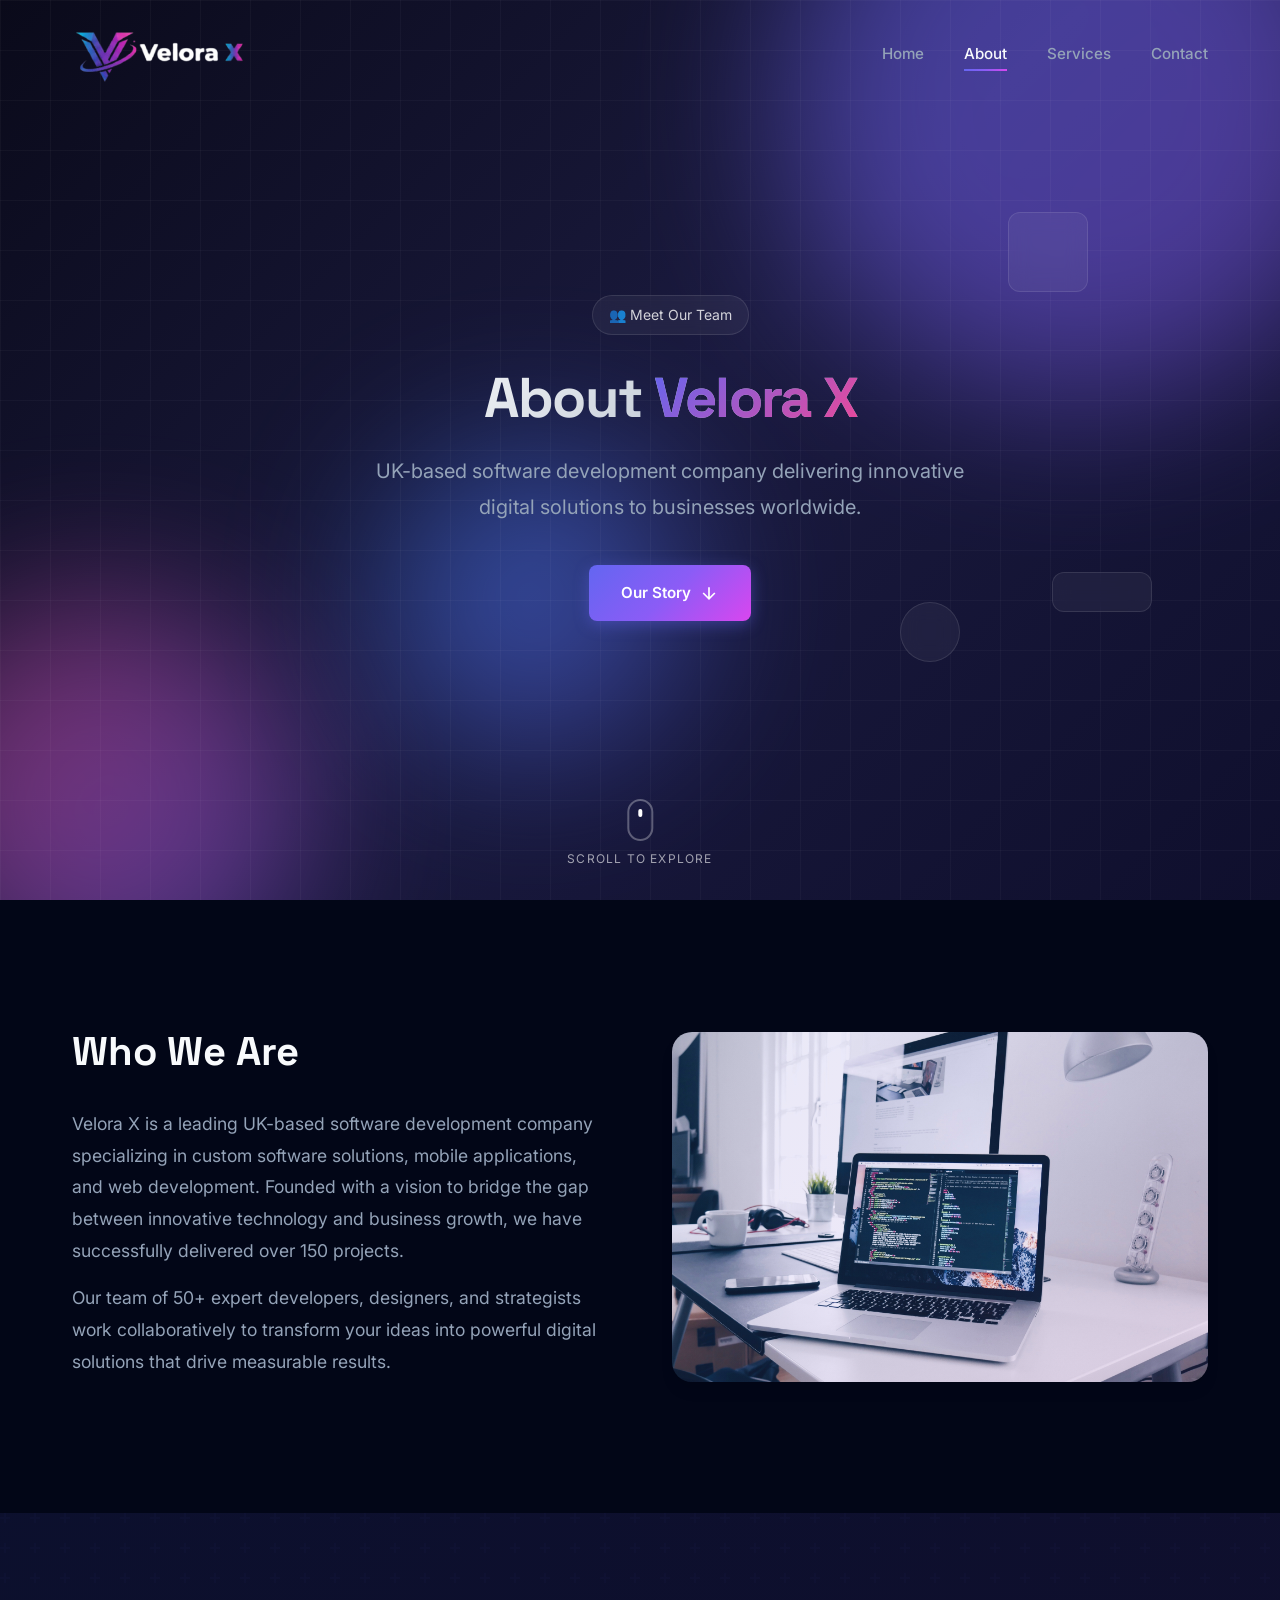
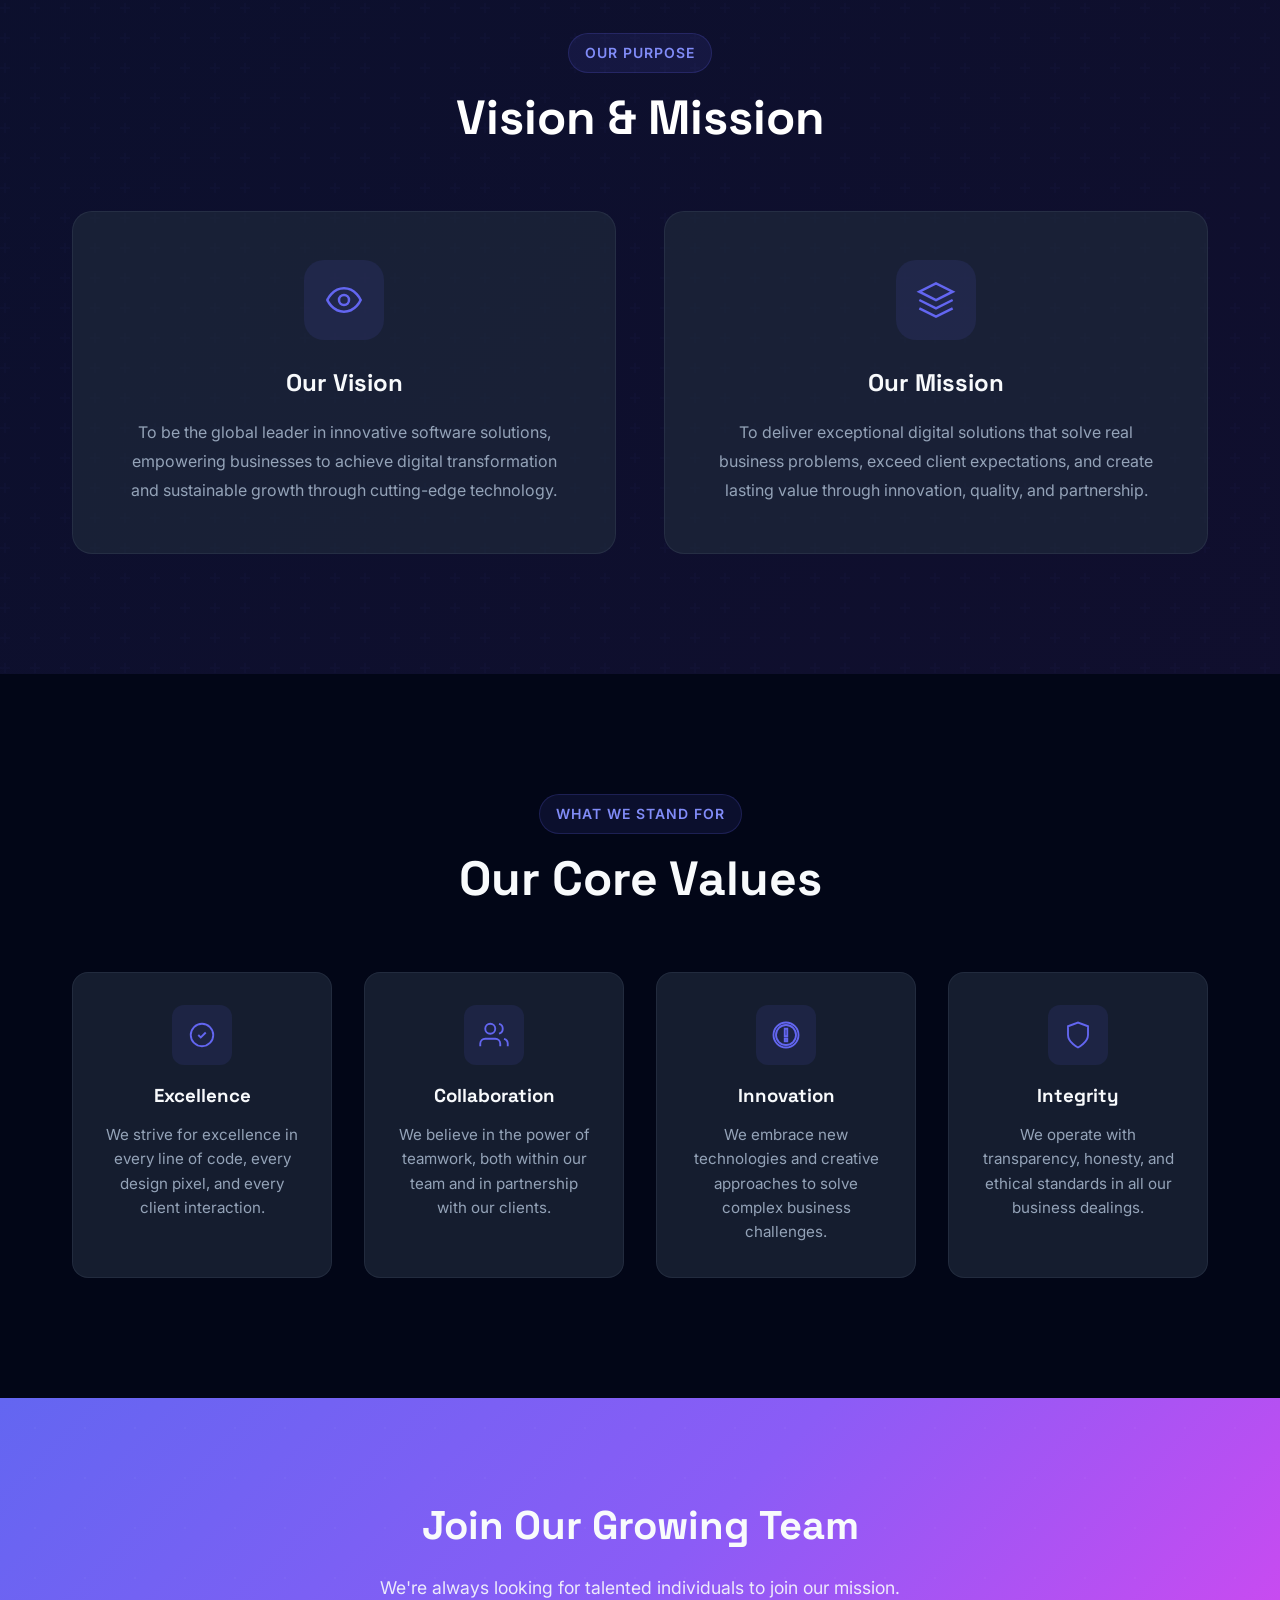
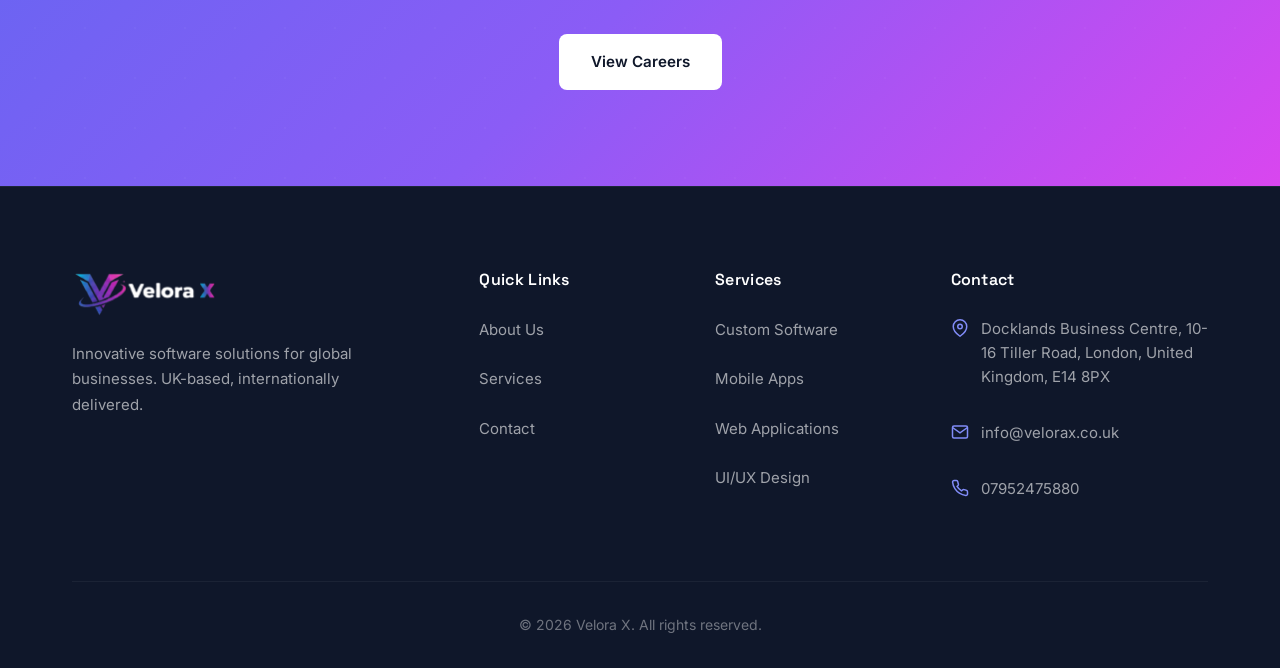
==== commit 63b4e259: "First Commit" ====
--- a/about.html
+++ b/about.html
@@ -8,7 +8,7 @@
     <meta name="description"
         content="About Velora X - UK-based software development company delivering innovative digital solutions globally.">
     <title>About Us | Velora X</title>
-    <link rel="icon" type="image/png" sizes="30x30" href="images/favi.png">
+    <link rel="icon" type="image/png" sizes="30x30" href="img/favi.png">
     <link rel="preconnect" href="https://fonts.googleapis.com">
     <link rel="preconnect" href="https://fonts.gstatic.com" crossorigin>
     <link
@@ -22,7 +22,7 @@
     <div id="loader" class="loader">
         <div class="loader-content">
             <div class="loader-logo">
-                <img src="images/V.png" alt="Velora X">
+                <img src="img/logo.png" alt="Velora X">
             </div>
             <div class="loader-bar"></div>
         </div>
@@ -32,7 +32,7 @@
     <nav class="navbar" id="navbar">
         <div class="nav-container">
             <a href="index.html" class="logo">
-                <img src="images/V.png" alt="Velora X" class="logo-img">
+                <img src="img/logo.png" alt="Velora X" class="logo-img">
             </a>
             <button class="nav-toggle" id="navToggle" aria-label="Toggle navigation">
                 <span></span>
@@ -118,7 +118,7 @@
                 </div>
                 <div class="about-image animate-on-scroll">
                     <div class="image-card">
-                        <div class="image-placeholder"><img src="images/about.jpg" alt=""></div>
+                        <div class="image-placeholder"><img src="img/about.jpg" alt=""></div>
                     </div>
                 </div>
             </div>
@@ -231,7 +231,7 @@
                 <div class="footer-brand">
                     <a href="index.html" class="logo">
                         <div class="loader-logo">
-                            <img src="images/V.png" alt="Velora X">
+                            <img src="img/logo.png" alt="Velora X">
                         </div>
                         <!-- <span class="logo-text">Velora X</span> -->
                     </a>
--- a/style.css
+++ b/style.css
@@ -749,9 +749,9 @@
 }
 
 .logo-img {
-    height: 120px;
+    height: 60px;
     /* Adjust based on your logo */
-    width: 100%;
+    width: auto;
     display: block;
     margin: 0;
     transition: transform 0.3s ease;
@@ -772,7 +772,7 @@
 /* Mobile logo size */
 @media (max-width: 768px) {
     .logo-img {
-        height: 72px;
+        height: 52px;
         /* Smaller on mobile */
     }
 
@@ -858,7 +858,7 @@
 }
 
 .loader-logo img {
-    height: 90px;
+    height: 50px;
     width: auto;
     animation: pulse 2s infinite;
 }
@@ -2876,7 +2876,7 @@
 }
 
 .footer-brand .logo-img {
-    height: 80px;
+    height: 60px;
     width: auto;
     display: block;
 }
